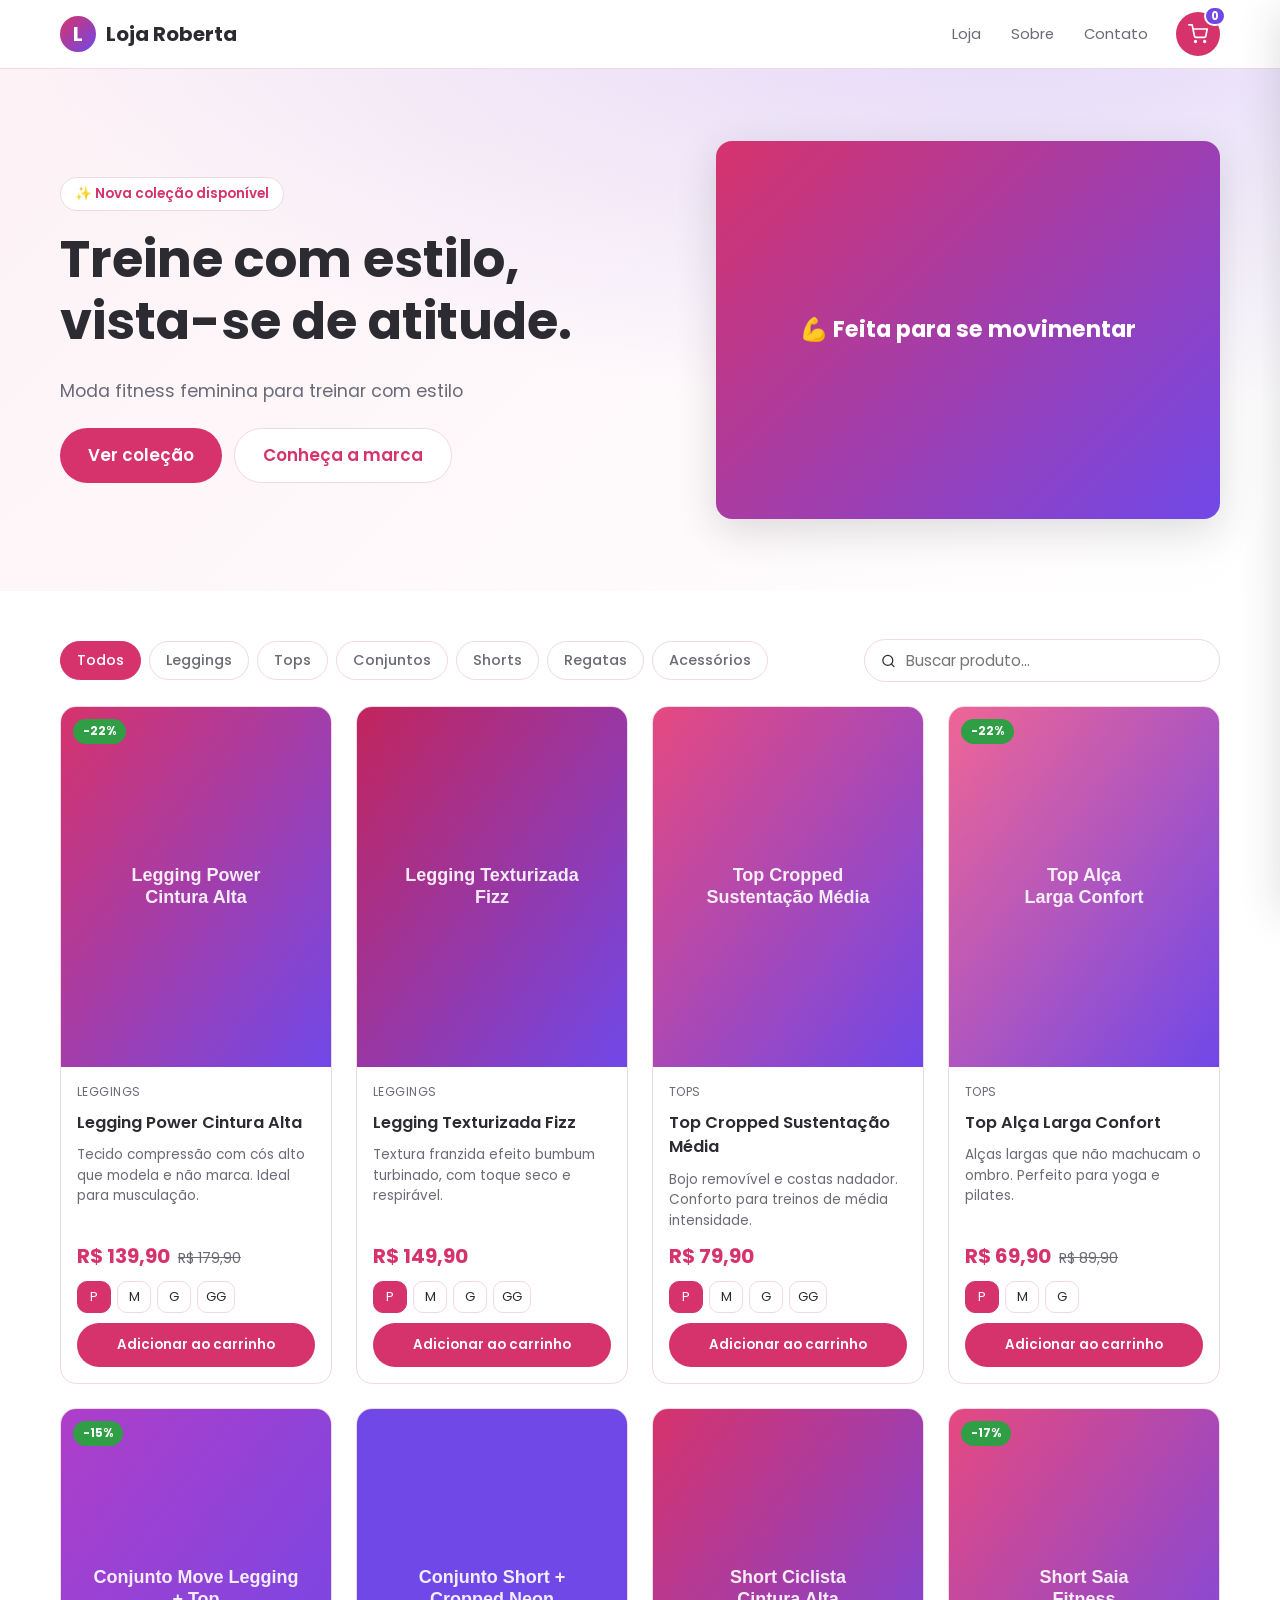
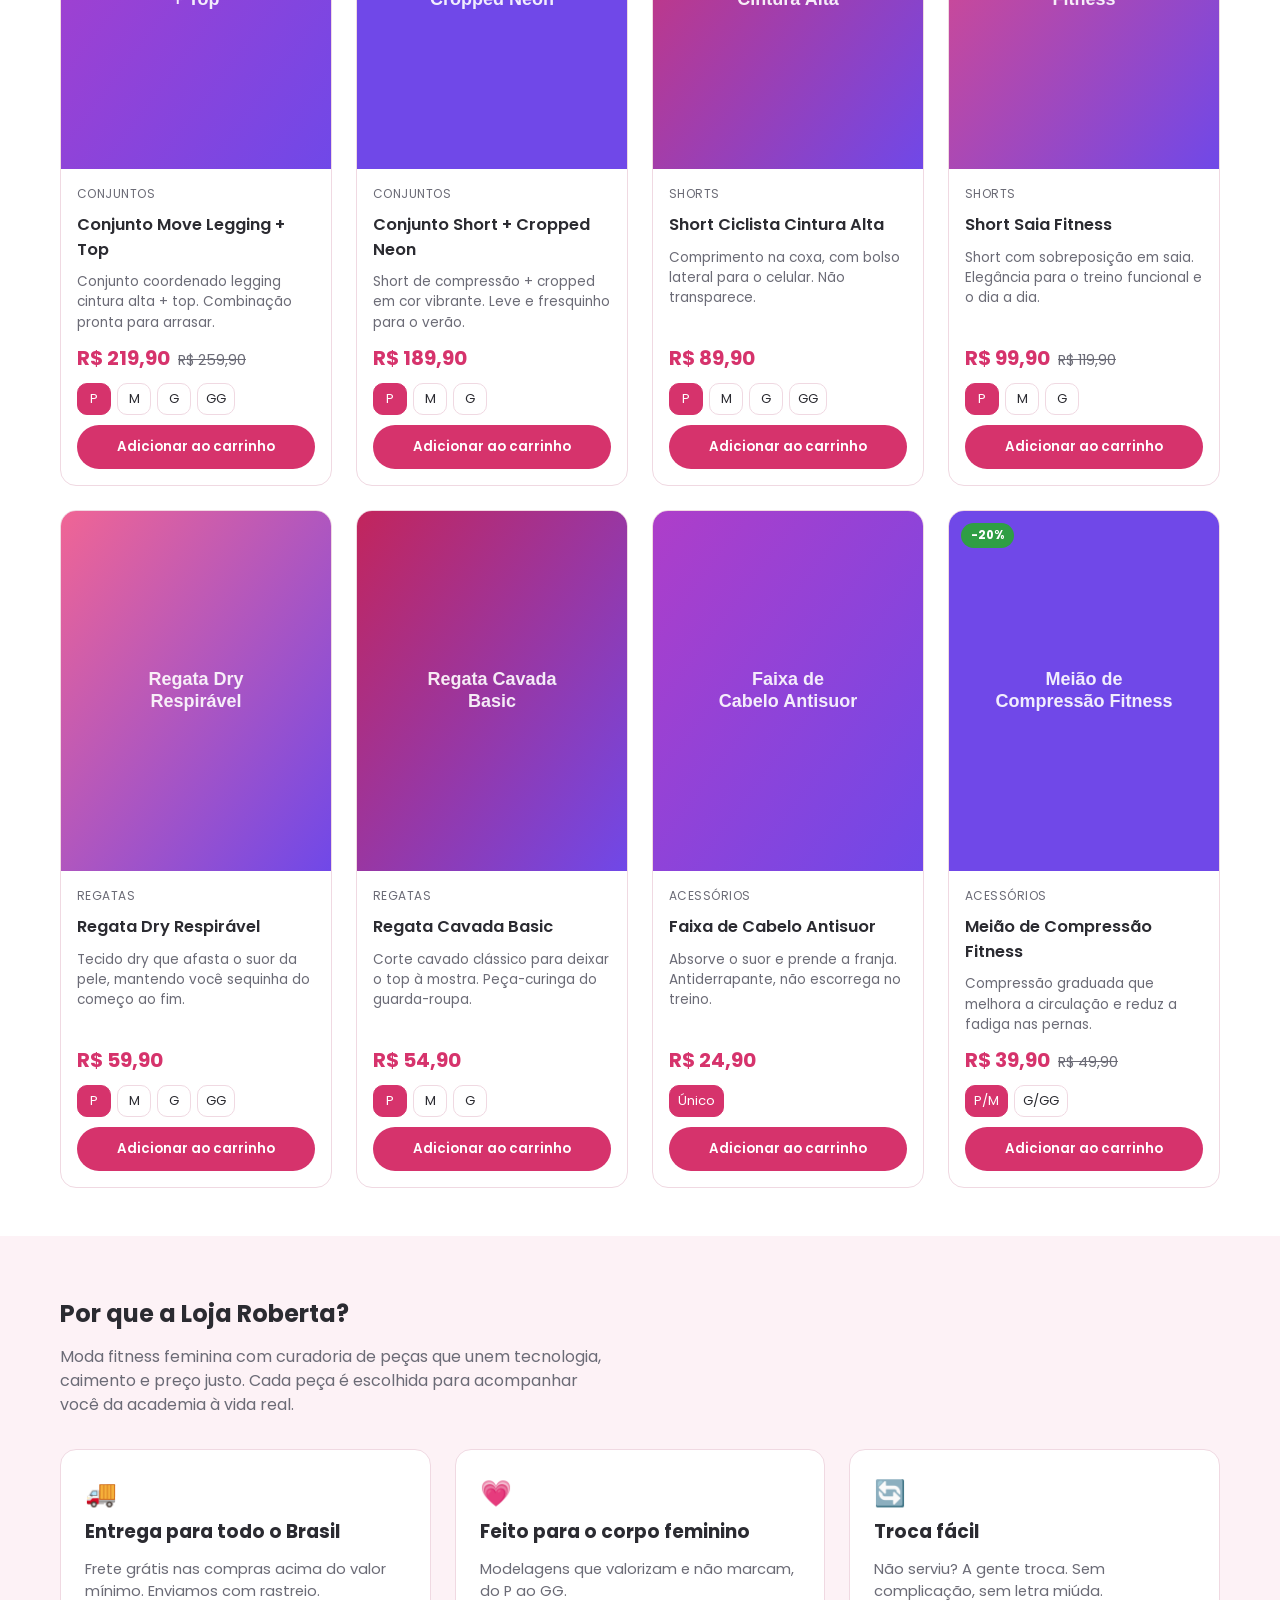
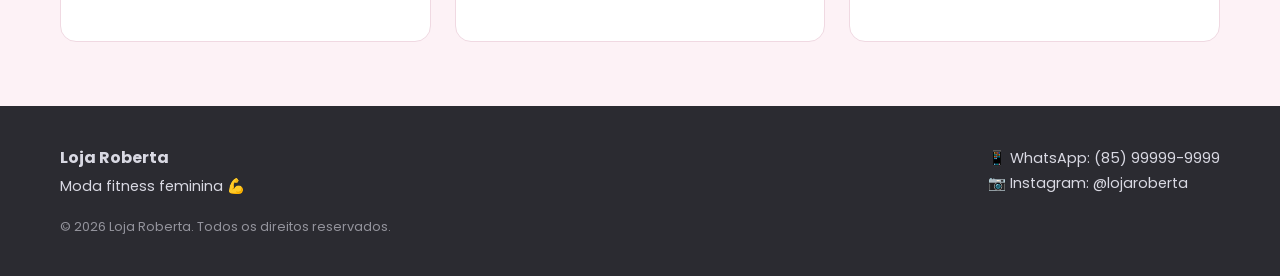
==== index.html @ a758f215 "Cria site da Loja Roberta (moda fitness feminina) Site estático (HTML/CSS/JS puro) com catálogo de p" ====
<!doctype html>
<html lang="pt-BR">
<head>
  <meta charset="utf-8" />
  <meta name="viewport" content="width=device-width, initial-scale=1" />
  <title>Loja Roberta — Moda Fitness Feminina</title>
  <meta name="description" content="Loja Roberta: roupas de academia femininas — leggings, tops, conjuntos e mais. Treine com estilo." />
  <link rel="preconnect" href="https://fonts.googleapis.com" />
  <link rel="preconnect" href="https://fonts.gstatic.com" crossorigin />
  <link href="https://fonts.googleapis.com/css2?family=Poppins:wght@400;500;600;700&display=swap" rel="stylesheet" />
  <link rel="stylesheet" href="css/styles.css" />
</head>
<body>

  <!-- ===================== HEADER ===================== -->
  <header class="header">
    <div class="container header__inner">
      <a href="#" class="logo" aria-label="Início">
        <span class="logo__mark" id="logoMark">R</span>
        <span id="logoNome">Loja Roberta</span>
      </a>
      <nav class="nav">
        <a href="#loja">Loja</a>
        <a href="#sobre">Sobre</a>
        <a href="#contato">Contato</a>
      </nav>
      <button class="cart-btn" id="abrirCarrinho" aria-label="Abrir carrinho">
        <svg width="20" height="20" viewBox="0 0 24 24" fill="none" stroke="currentColor" stroke-width="2" stroke-linecap="round" stroke-linejoin="round"><circle cx="9" cy="21" r="1"/><circle cx="20" cy="21" r="1"/><path d="M1 1h4l2.68 13.39a2 2 0 0 0 2 1.61h9.72a2 2 0 0 0 2-1.61L23 6H6"/></svg>
        <span class="cart-btn__count" id="contadorCarrinho" hidden>0</span>
      </button>
    </div>
  </header>

  <!-- ===================== HERO ===================== -->
  <section class="hero">
    <div class="container hero__grid">
      <div>
        <span class="pill">✨ Nova coleção disponível</span>
        <h1>Treine com estilo, <br />vista-se de atitude.</h1>
        <p id="heroTagline">Moda fitness feminina pensada para o seu corpo e o seu treino. Conforto, compressão e muito estilo.</p>
        <div style="margin-top:24px; display:flex; gap:12px; flex-wrap:wrap;">
          <a href="#loja" class="btn btn--primary btn--lg">Ver coleção</a>
          <a href="#sobre" class="btn btn--ghost btn--lg">Conheça a marca</a>
        </div>
      </div>
      <div class="hero__art">
        <span>💪 Feita para se movimentar</span>
      </div>
    </div>
  </section>

  <!-- ===================== LOJA ===================== -->
  <main class="shop" id="loja">
    <div class="container">
      <div class="shop__head">
        <div class="filtros" id="filtros"><!-- chips de categoria via JS --></div>
        <div class="busca">
          <svg width="16" height="16" viewBox="0 0 24 24" fill="none" stroke="currentColor" stroke-width="2" stroke-linecap="round" stroke-linejoin="round"><circle cx="11" cy="11" r="8"/><path d="m21 21-4.3-4.3"/></svg>
          <input type="search" id="busca" placeholder="Buscar produto..." aria-label="Buscar produto" />
        </div>
      </div>
      <div class="grid" id="grade"><!-- cards via JS --></div>
    </div>
  </main>

  <!-- ===================== SOBRE ===================== -->
  <section class="sobre" id="sobre">
    <div class="container">
      <h2>Por que a Loja Roberta?</h2>
      <p style="color:var(--cor-texto-suave); max-width:56ch;">Moda fitness feminina com curadoria de peças que unem tecnologia, caimento e preço justo. Cada peça é escolhida para acompanhar você da academia à vida real.</p>
      <div class="sobre__grid">
        <div class="feature">
          <div class="feature__ic">🚚</div>
          <h3>Entrega para todo o Brasil</h3>
          <p style="color:var(--cor-texto-suave); font-size:0.92rem;">Frete grátis nas compras acima do valor mínimo. Enviamos com rastreio.</p>
        </div>
        <div class="feature">
          <div class="feature__ic">💗</div>
          <h3>Feito para o corpo feminino</h3>
          <p style="color:var(--cor-texto-suave); font-size:0.92rem;">Modelagens que valorizam e não marcam, do P ao GG.</p>
        </div>
        <div class="feature">
          <div class="feature__ic">🔄</div>
          <h3>Troca fácil</h3>
          <p style="color:var(--cor-texto-suave); font-size:0.92rem;">Não serviu? A gente troca. Sem complicação, sem letra miúda.</p>
        </div>
      </div>
    </div>
  </section>

  <!-- ===================== FOOTER ===================== -->
  <footer class="footer" id="contato">
    <div class="container footer__inner">
      <div>
        <strong id="footerNome">Loja Roberta</strong>
        <p style="margin:6px 0 0; font-size:0.9rem;">Moda fitness feminina 💪</p>
      </div>
      <div style="font-size:0.9rem;">
        <p style="margin:0 0 4px;">📱 WhatsApp: <a href="#" id="footerWhats">(00) 00000-0000</a></p>
        <p style="margin:0;">📷 Instagram: <span id="footerInsta">@lojaroberta</span></p>
      </div>
    </div>
    <div class="container" style="margin-top:20px; font-size:0.8rem; opacity:0.6;">
      © <span id="ano"></span> Loja Roberta. Todos os direitos reservados.
    </div>
  </footer>

  <!-- ===================== DRAWER CARRINHO ===================== -->
  <div class="overlay" id="overlay"></div>
  <aside class="drawer" id="drawer" aria-label="Carrinho de compras">
    <div class="drawer__head">
      <h3 style="margin:0;">Seu carrinho</h3>
      <button class="drawer__close" id="fecharCarrinho" aria-label="Fechar carrinho">×</button>
    </div>
    <div class="drawer__body" id="carrinhoItens"><!-- itens via JS --></div>
    <div class="drawer__foot" id="carrinhoFoot"><!-- resumo + checkout via JS --></div>
  </aside>

  <!-- ===================== TOAST ===================== -->
  <div class="toast" id="toast"></div>

  <!-- ===================== SCRIPTS ===================== -->
  <script src="config.js"></script>
  <script src="js/products.js"></script>
  <script src="js/cart.js"></script>
  <script src="js/main.js"></script>
</body>
</html>
---- css/styles.css ----
/* =====================================================================
   LOJA ROBERTA — ESTILOS
   =====================================================================
   >>> PARA TROCAR AS CORES DA MARCA, edite APENAS o bloco :root abaixo. <<<
   ===================================================================== */
:root {
  /* ---- Paleta da marca (placeholder — substitua pelas cores da loja) ---- */
  --cor-primaria: #d6336c;        /* rosa principal (botões, destaques) */
  --cor-primaria-escura: #a61e4d; /* hover dos botões */
  --cor-secundaria: #7048e8;      /* roxo de apoio (gradientes) */
  --cor-fundo: #ffffff;           /* fundo geral */
  --cor-fundo-suave: #fdf2f6;     /* fundo de seções alternadas */
  --cor-texto: #2b2b31;           /* texto principal */
  --cor-texto-suave: #6b6b76;     /* texto secundário */
  --cor-borda: #f0d9e2;           /* bordas suaves */
  --cor-sucesso: #2f9e44;         /* preço promocional / frete grátis */

  /* ---- Tokens de layout (normalmente não precisa mexer) ---- */
  --raio: 16px;
  --raio-sm: 10px;
  --sombra: 0 8px 24px rgba(43, 43, 49, 0.08);
  --sombra-forte: 0 12px 40px rgba(43, 43, 49, 0.16);
  --container: 1200px;
  --transicao: 0.22s ease;
  --fonte: "Poppins", "Segoe UI", system-ui, -apple-system, sans-serif;
}

/* ---------- Reset básico ---------- */
* { box-sizing: border-box; }
body {
  margin: 0;
  font-family: var(--fonte);
  color: var(--cor-texto);
  background: var(--cor-fundo);
  line-height: 1.5;
}
h1, h2, h3 { margin: 0 0 0.5em; line-height: 1.2; }
img { max-width: 100%; display: block; }
button { font-family: inherit; cursor: pointer; border: none; }
a { color: inherit; text-decoration: none; }

.container {
  width: 100%;
  max-width: var(--container);
  margin: 0 auto;
  padding: 0 20px;
}

/* ---------- Header ---------- */
.header {
  position: sticky;
  top: 0;
  z-index: 50;
  background: rgba(255, 255, 255, 0.92);
  backdrop-filter: blur(10px);
  border-bottom: 1px solid var(--cor-borda);
}
.header__inner {
  display: flex;
  align-items: center;
  gap: 16px;
  height: 68px;
}
.logo {
  display: flex;
  align-items: center;
  gap: 10px;
  font-weight: 700;
  font-size: 1.25rem;
}
.logo__mark {
  width: 36px; height: 36px;
  border-radius: 50%;
  background: linear-gradient(135deg, var(--cor-primaria), var(--cor-secundaria));
  display: grid; place-items: center;
  color: #fff; font-weight: 700;
}
.nav {
  display: flex;
  gap: 6px;
  margin-left: auto;
  flex-wrap: wrap;
}
.nav a {
  padding: 8px 12px;
  border-radius: var(--raio-sm);
  font-size: 0.92rem;
  color: var(--cor-texto-suave);
  transition: var(--transicao);
}
.nav a:hover { color: var(--cor-primaria); background: var(--cor-fundo-suave); }

.cart-btn {
  position: relative;
  background: var(--cor-primaria);
  color: #fff;
  width: 44px; height: 44px;
  border-radius: 50%;
  display: grid; place-items: center;
  transition: var(--transicao);
  flex-shrink: 0;
}
.cart-btn:hover { background: var(--cor-primaria-escura); }
.cart-btn__count {
  position: absolute;
  top: -6px; right: -6px;
  background: var(--cor-secundaria);
  color: #fff;
  font-size: 0.72rem;
  font-weight: 700;
  min-width: 20px; height: 20px;
  border-radius: 10px;
  display: grid; place-items: center;
  padding: 0 5px;
  border: 2px solid #fff;
}

/* ---------- Hero ---------- */
.hero {
  background:
    radial-gradient(1000px 400px at 80% -10%, rgba(112, 72, 232, 0.18), transparent),
    linear-gradient(135deg, var(--cor-fundo-suave), #fff);
  padding: 72px 0;
}
.hero__grid {
  display: grid;
  grid-template-columns: 1.1fr 0.9fr;
  gap: 40px;
  align-items: center;
}
.hero h1 { font-size: clamp(2rem, 5vw, 3.2rem); }
.hero .pill {
  display: inline-block;
  background: #fff;
  border: 1px solid var(--cor-borda);
  color: var(--cor-primaria);
  padding: 6px 14px;
  border-radius: 999px;
  font-size: 0.85rem;
  font-weight: 600;
  margin-bottom: 18px;
}
.hero p { font-size: 1.1rem; color: var(--cor-texto-suave); max-width: 46ch; }
.hero__art {
  aspect-ratio: 4 / 3;
  border-radius: var(--raio);
  background: linear-gradient(135deg, var(--cor-primaria), var(--cor-secundaria));
  box-shadow: var(--sombra-forte);
  display: grid; place-items: center;
  color: #fff; text-align: center; padding: 24px;
}
.hero__art span { font-size: 1.4rem; font-weight: 700; }

/* ---------- Botões ---------- */
.btn {
  display: inline-flex;
  align-items: center;
  justify-content: center;
  gap: 8px;
  padding: 12px 22px;
  border-radius: 999px;
  font-weight: 600;
  transition: var(--transicao);
}
.btn--primary { background: var(--cor-primaria); color: #fff; }
.btn--primary:hover { background: var(--cor-primaria-escura); }
.btn--ghost { background: #fff; color: var(--cor-primaria); border: 1px solid var(--cor-borda); }
.btn--ghost:hover { background: var(--cor-fundo-suave); }
.btn--block { width: 100%; }
.btn--lg { padding: 14px 28px; font-size: 1.05rem; }

/* ---------- Barra de filtros ---------- */
.shop { padding: 48px 0; }
.shop__head {
  display: flex;
  flex-wrap: wrap;
  gap: 16px;
  align-items: center;
  justify-content: space-between;
  margin-bottom: 24px;
}
.filtros { display: flex; gap: 8px; flex-wrap: wrap; }
.chip {
  padding: 8px 16px;
  border-radius: 999px;
  background: #fff;
  border: 1px solid var(--cor-borda);
  color: var(--cor-texto-suave);
  font-size: 0.9rem;
  font-weight: 500;
  transition: var(--transicao);
}
.chip:hover { border-color: var(--cor-primaria); color: var(--cor-primaria); }
.chip.is-active { background: var(--cor-primaria); color: #fff; border-color: var(--cor-primaria); }

.busca {
  display: flex;
  align-items: center;
  gap: 8px;
  background: #fff;
  border: 1px solid var(--cor-borda);
  border-radius: 999px;
  padding: 8px 16px;
  min-width: 220px;
}
.busca input {
  border: none; outline: none;
  font-family: inherit; font-size: 0.95rem;
  background: transparent; width: 100%;
}

/* ---------- Grade de produtos ---------- */
.grid {
  display: grid;
  grid-template-columns: repeat(auto-fill, minmax(240px, 1fr));
  gap: 24px;
}
.card {
  background: #fff;
  border: 1px solid var(--cor-borda);
  border-radius: var(--raio);
  overflow: hidden;
  display: flex;
  flex-direction: column;
  transition: var(--transicao);
}
.card:hover { transform: translateY(-4px); box-shadow: var(--sombra); }
.card__img { aspect-ratio: 3 / 4; position: relative; }
.card__img img { width: 100%; height: 100%; object-fit: cover; }
.card__tag {
  position: absolute; top: 12px; left: 12px;
  background: var(--cor-sucesso); color: #fff;
  font-size: 0.72rem; font-weight: 700;
  padding: 4px 10px; border-radius: 999px;
}
.card__body { padding: 16px; display: flex; flex-direction: column; gap: 10px; flex: 1; }
.card__cat { font-size: 0.75rem; color: var(--cor-texto-suave); text-transform: uppercase; letter-spacing: 0.04em; }
.card__nome { font-size: 1.02rem; font-weight: 600; }
.card__desc { font-size: 0.85rem; color: var(--cor-texto-suave); flex: 1; }
.precos { display: flex; align-items: baseline; gap: 8px; }
.preco { font-size: 1.25rem; font-weight: 700; color: var(--cor-primaria); }
.preco-de { font-size: 0.9rem; color: var(--cor-texto-suave); text-decoration: line-through; }

.tamanhos { display: flex; gap: 6px; flex-wrap: wrap; }
.tam {
  min-width: 34px;
  padding: 5px 8px;
  border-radius: var(--raio-sm);
  border: 1px solid var(--cor-borda);
  background: #fff;
  font-size: 0.82rem;
  color: var(--cor-texto);
  transition: var(--transicao);
}
.tam:hover { border-color: var(--cor-primaria); }
.tam.is-active { background: var(--cor-primaria); color: #fff; border-color: var(--cor-primaria); }

.vazio {
  grid-column: 1 / -1;
  text-align: center;
  color: var(--cor-texto-suave);
  padding: 48px 0;
}

/* ---------- Seção Sobre ---------- */
.sobre { background: var(--cor-fundo-suave); padding: 64px 0; }
.sobre__grid { display: grid; grid-template-columns: repeat(3, 1fr); gap: 24px; margin-top: 32px; }
.feature {
  background: #fff;
  border-radius: var(--raio);
  padding: 24px;
  border: 1px solid var(--cor-borda);
}
.feature__ic { font-size: 1.6rem; margin-bottom: 8px; }

/* ---------- Footer ---------- */
.footer { background: var(--cor-texto); color: #d9d9e3; padding: 40px 0; }
.footer a:hover { color: #fff; }
.footer__inner { display: flex; flex-wrap: wrap; gap: 24px; justify-content: space-between; align-items: center; }

/* ---------- Drawer do carrinho ---------- */
.overlay {
  position: fixed; inset: 0;
  background: rgba(0, 0, 0, 0.4);
  opacity: 0; visibility: hidden;
  transition: var(--transicao);
  z-index: 90;
}
.overlay.is-open { opacity: 1; visibility: visible; }

.drawer {
  position: fixed; top: 0; right: 0;
  width: min(420px, 100%);
  height: 100%;
  background: #fff;
  z-index: 100;
  transform: translateX(100%);
  transition: transform var(--transicao);
  display: flex; flex-direction: column;
  box-shadow: var(--sombra-forte);
}
.drawer.is-open { transform: translateX(0); }
.drawer__head {
  display: flex; align-items: center; justify-content: space-between;
  padding: 20px; border-bottom: 1px solid var(--cor-borda);
}
.drawer__close {
  background: var(--cor-fundo-suave);
  width: 36px; height: 36px; border-radius: 50%;
  font-size: 1.2rem; color: var(--cor-texto);
}
.drawer__body { flex: 1; overflow-y: auto; padding: 16px 20px; }
.drawer__foot { border-top: 1px solid var(--cor-borda); padding: 20px; }

.cart-item { display: flex; gap: 12px; padding: 12px 0; border-bottom: 1px solid var(--cor-borda); }
.cart-item__img {
  width: 64px; height: 80px; border-radius: var(--raio-sm);
  overflow: hidden; flex-shrink: 0;
}
.cart-item__img img { width: 100%; height: 100%; object-fit: cover; }
.cart-item__info { flex: 1; min-width: 0; }
.cart-item__nome { font-size: 0.92rem; font-weight: 600; }
.cart-item__meta { font-size: 0.8rem; color: var(--cor-texto-suave); }
.cart-item__preco { font-weight: 700; color: var(--cor-primaria); font-size: 0.95rem; }
.qty { display: inline-flex; align-items: center; gap: 8px; margin-top: 6px; }
.qty button {
  width: 26px; height: 26px; border-radius: 8px;
  background: var(--cor-fundo-suave); font-weight: 700; color: var(--cor-texto);
}
.qty span { min-width: 20px; text-align: center; font-size: 0.9rem; }
.cart-item__rm {
  background: none; color: var(--cor-texto-suave); font-size: 0.78rem;
  align-self: flex-start; text-decoration: underline;
}
.cart-vazio { text-align: center; color: var(--cor-texto-suave); padding: 48px 12px; }

.resumo { display: flex; justify-content: space-between; margin-bottom: 6px; font-size: 0.92rem; }
.resumo--total { font-size: 1.15rem; font-weight: 700; margin: 10px 0 16px; }
.resumo--total span:last-child { color: var(--cor-primaria); }
.frete-aviso {
  background: var(--cor-fundo-suave);
  border-radius: var(--raio-sm);
  padding: 10px 12px;
  font-size: 0.82rem;
  color: var(--cor-texto-suave);
  margin-bottom: 14px;
}
.frete-aviso b { color: var(--cor-sucesso); }

/* ---------- Toast ---------- */
.toast {
  position: fixed;
  bottom: 24px; left: 50%;
  transform: translateX(-50%) translateY(20px);
  background: var(--cor-texto); color: #fff;
  padding: 12px 20px; border-radius: 999px;
  font-size: 0.9rem; font-weight: 500;
  opacity: 0; visibility: hidden;
  transition: var(--transicao);
  z-index: 200;
}
.toast.is-show { opacity: 1; visibility: visible; transform: translateX(-50%) translateY(0); }

/* ---------- Responsivo ---------- */
@media (max-width: 820px) {
  .hero__grid { grid-template-columns: 1fr; }
  .hero__art { order: -1; }
  .sobre__grid { grid-template-columns: 1fr; }
  .nav { display: none; } /* em telas pequenas, navegação some; carrinho permanece */
}
@media (max-width: 500px) {
  .shop__head { flex-direction: column; align-items: stretch; }
  .busca { min-width: 0; }
}
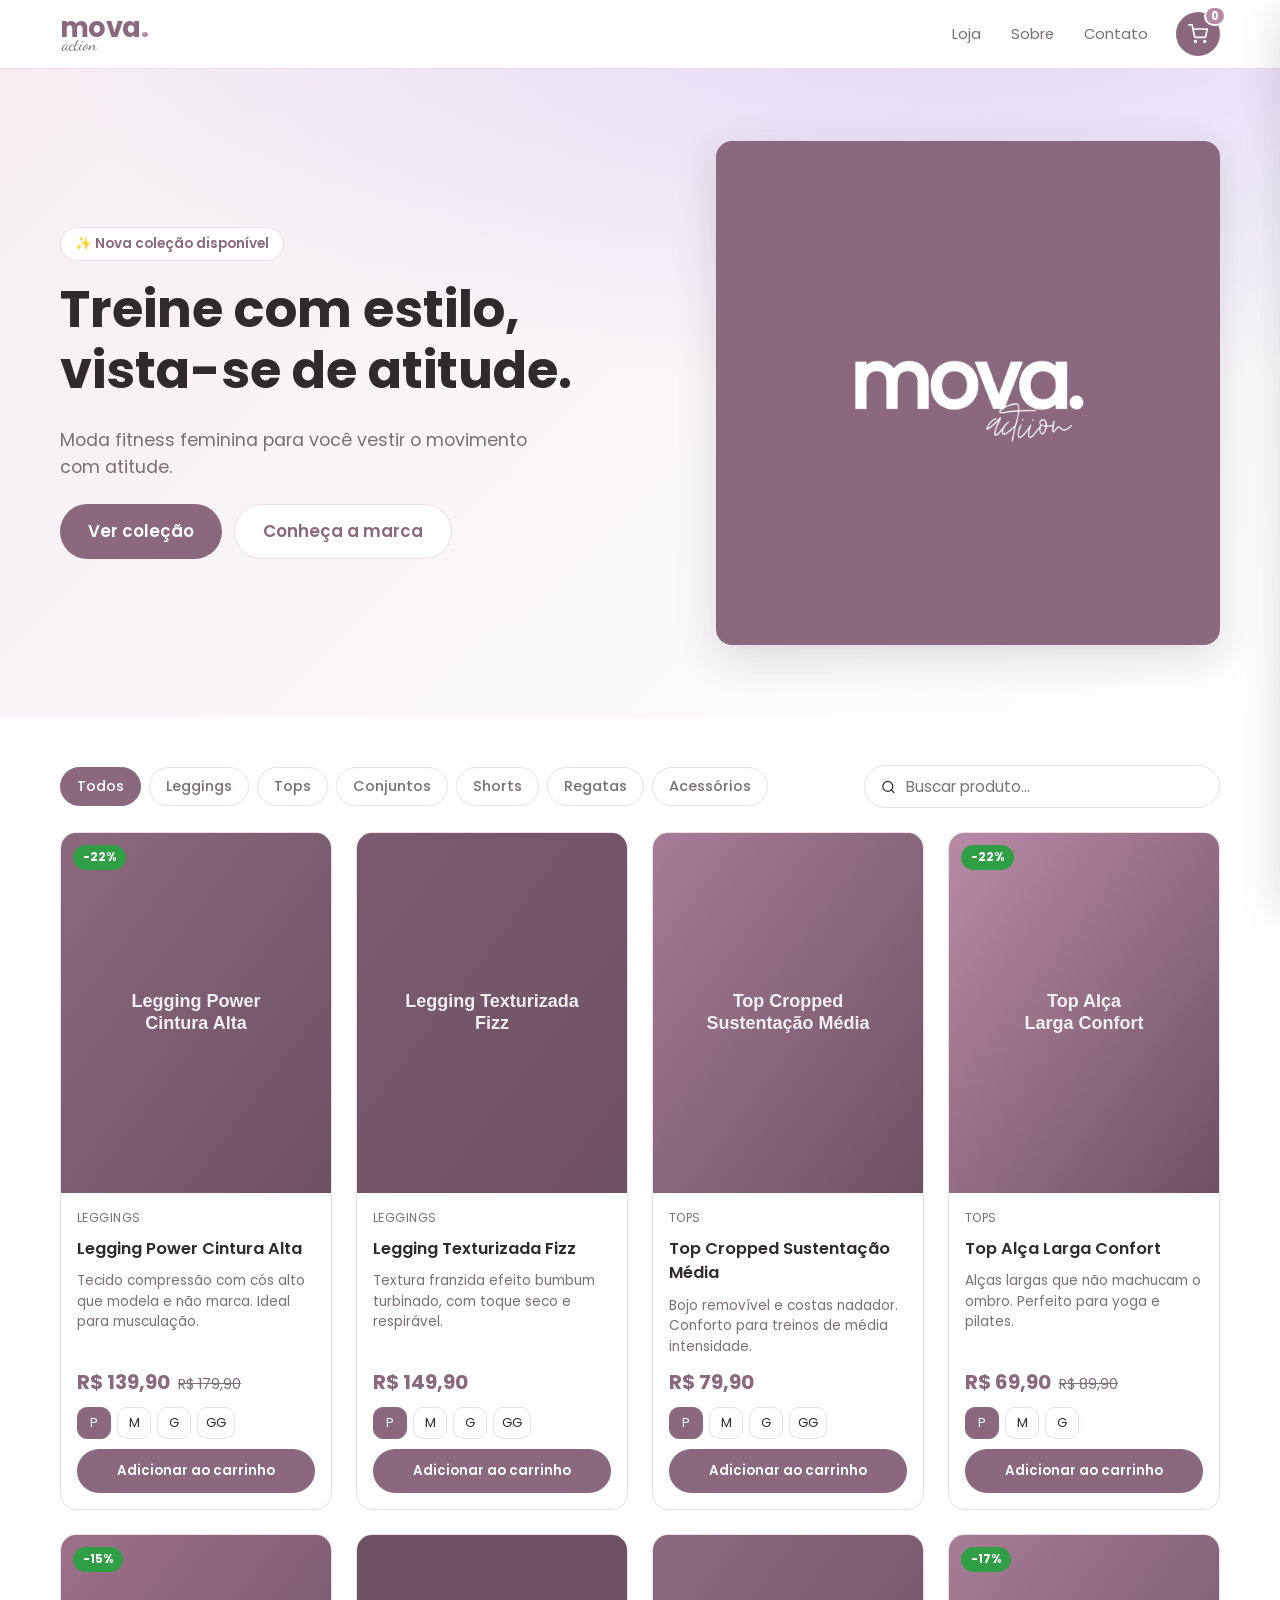
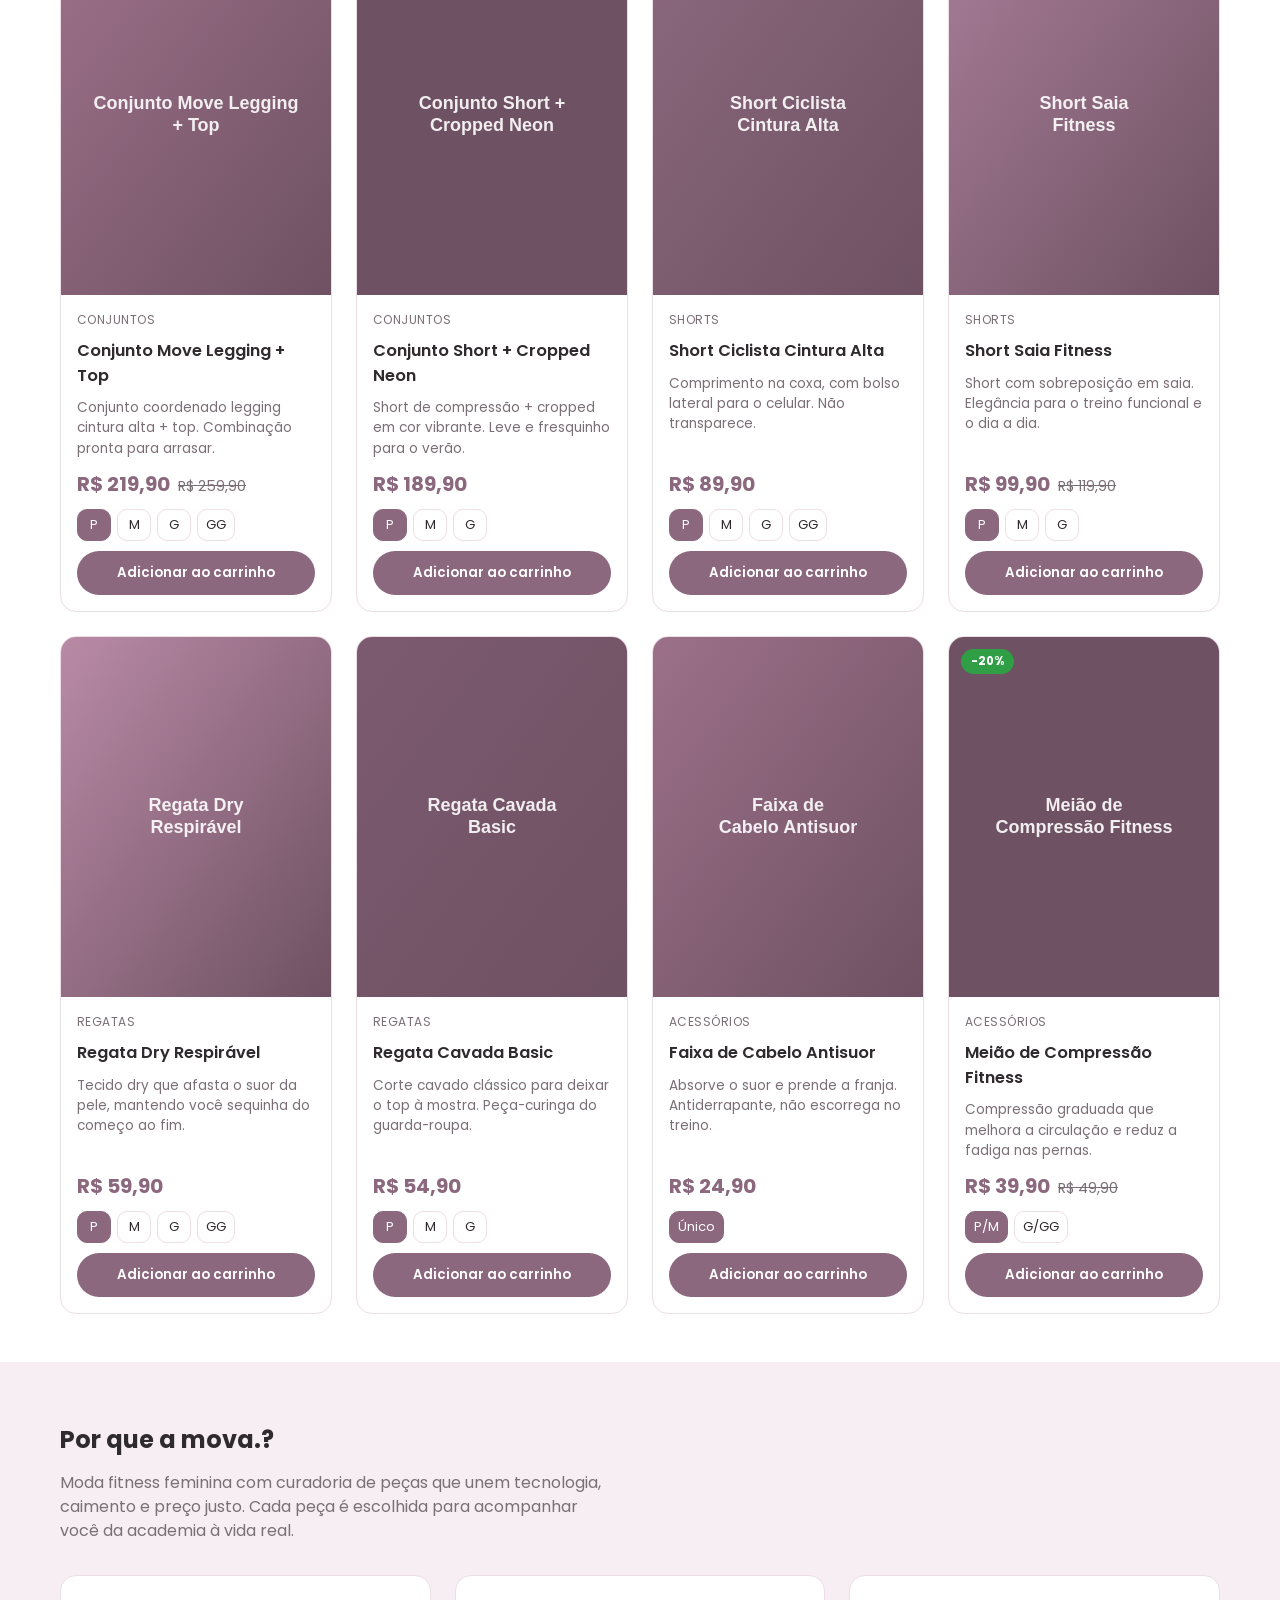
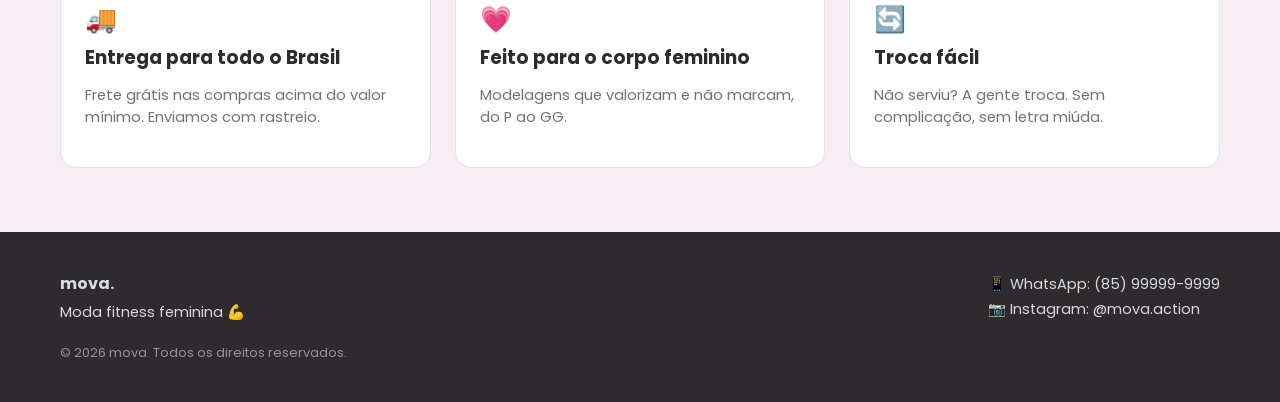
==== commit 5f896f3c: "Rebranding para mova. com paleta mauve da marca Aplica a identidade real da loja (mova. action) no l" ====
--- a/index.html
+++ b/index.html
@@ -3,11 +3,12 @@
 <head>
   <meta charset="utf-8" />
   <meta name="viewport" content="width=device-width, initial-scale=1" />
-  <title>Loja Roberta — Moda Fitness Feminina</title>
-  <meta name="description" content="Loja Roberta: roupas de academia femininas — leggings, tops, conjuntos e mais. Treine com estilo." />
+  <title>mova. — Moda Fitness Feminina</title>
+  <meta name="description" content="mova. action: roupas de academia femininas — leggings, tops, conjuntos e mais. Vista o movimento." />
+  <link rel="icon" type="image/jpeg" href="assets/mova-logo.jpg" />
   <link rel="preconnect" href="https://fonts.googleapis.com" />
   <link rel="preconnect" href="https://fonts.gstatic.com" crossorigin />
-  <link href="https://fonts.googleapis.com/css2?family=Poppins:wght@400;500;600;700&display=swap" rel="stylesheet" />
+  <link href="https://fonts.googleapis.com/css2?family=Poppins:wght@400;500;600;700&family=Dancing+Script:wght@600;700&display=swap" rel="stylesheet" />
   <link rel="stylesheet" href="css/styles.css" />
 </head>
 <body>
@@ -15,9 +16,9 @@
   <!-- ===================== HEADER ===================== -->
   <header class="header">
     <div class="container header__inner">
-      <a href="#" class="logo" aria-label="Início">
-        <span class="logo__mark" id="logoMark">R</span>
-        <span id="logoNome">Loja Roberta</span>
+      <a href="#" class="logo" aria-label="mova. — Início">
+        <span class="logo__word">mova<span class="logo__dot">.</span></span>
+        <span class="logo__script">action</span>
       </a>
       <nav class="nav">
         <a href="#loja">Loja</a>
@@ -44,7 +45,7 @@
         </div>
       </div>
       <div class="hero__art">
-        <span>💪 Feita para se movimentar</span>
+        <img src="assets/mova-logo.jpg" alt="Logo mova. action" />
       </div>
     </div>
   </section>
@@ -66,7 +67,7 @@
   <!-- ===================== SOBRE ===================== -->
   <section class="sobre" id="sobre">
     <div class="container">
-      <h2>Por que a Loja Roberta?</h2>
+      <h2>Por que a mova.?</h2>
       <p style="color:var(--cor-texto-suave); max-width:56ch;">Moda fitness feminina com curadoria de peças que unem tecnologia, caimento e preço justo. Cada peça é escolhida para acompanhar você da academia à vida real.</p>
       <div class="sobre__grid">
         <div class="feature">
@@ -101,7 +102,7 @@
       </div>
     </div>
     <div class="container" style="margin-top:20px; font-size:0.8rem; opacity:0.6;">
-      © <span id="ano"></span> Loja Roberta. Todos os direitos reservados.
+      © <span id="ano"></span> mova. Todos os direitos reservados.
     </div>
   </footer>
 
--- a/css/styles.css
+++ b/css/styles.css
@@ -4,15 +4,15 @@
    >>> PARA TROCAR AS CORES DA MARCA, edite APENAS o bloco :root abaixo. <<<
    ===================================================================== */
 :root {
-  /* ---- Paleta da marca (placeholder — substitua pelas cores da loja) ---- */
-  --cor-primaria: #d6336c;        /* rosa principal (botões, destaques) */
-  --cor-primaria-escura: #a61e4d; /* hover dos botões */
-  --cor-secundaria: #7048e8;      /* roxo de apoio (gradientes) */
+  /* ---- Paleta da marca mova. (mauve — cor da logo #8b687e) ---- */
+  --cor-primaria: #8b687e;        /* mauve principal (botões, destaques) */
+  --cor-primaria-escura: #6e5162; /* hover dos botões */
+  --cor-secundaria: #b98aa6;      /* mauve claro/rosé de apoio (gradientes) */
   --cor-fundo: #ffffff;           /* fundo geral */
-  --cor-fundo-suave: #fdf2f6;     /* fundo de seções alternadas */
-  --cor-texto: #2b2b31;           /* texto principal */
-  --cor-texto-suave: #6b6b76;     /* texto secundário */
-  --cor-borda: #f0d9e2;           /* bordas suaves */
+  --cor-fundo-suave: #f6eef3;     /* fundo de seções alternadas */
+  --cor-texto: #2e2a2d;           /* texto principal */
+  --cor-texto-suave: #7a6f76;     /* texto secundário */
+  --cor-borda: #ecdde6;           /* bordas suaves */
   --cor-sucesso: #2f9e44;         /* preço promocional / frete grátis */
 
   /* ---- Tokens de layout (normalmente não precisa mexer) ---- */
@@ -63,17 +63,24 @@
 }
 .logo {
   display: flex;
-  align-items: center;
-  gap: 10px;
+  flex-direction: column;
+  align-items: flex-start;
+  line-height: 1;
+  gap: 0;
+}
+.logo__word {
   font-weight: 700;
-  font-size: 1.25rem;
-}
-.logo__mark {
-  width: 36px; height: 36px;
-  border-radius: 50%;
-  background: linear-gradient(135deg, var(--cor-primaria), var(--cor-secundaria));
-  display: grid; place-items: center;
-  color: #fff; font-weight: 700;
+  font-size: 1.7rem;
+  letter-spacing: -0.02em;
+  color: var(--cor-primaria);
+}
+.logo__dot { color: var(--cor-secundaria); }
+.logo__script {
+  font-family: "Dancing Script", "Segoe Script", cursive;
+  font-size: 1.05rem;
+  color: var(--cor-texto-suave);
+  margin-top: -4px;
+  margin-left: 2px;
 }
 .nav {
   display: flex;
@@ -142,14 +149,12 @@
 }
 .hero p { font-size: 1.1rem; color: var(--cor-texto-suave); max-width: 46ch; }
 .hero__art {
-  aspect-ratio: 4 / 3;
+  aspect-ratio: 1 / 1;
   border-radius: var(--raio);
-  background: linear-gradient(135deg, var(--cor-primaria), var(--cor-secundaria));
+  overflow: hidden;
   box-shadow: var(--sombra-forte);
-  display: grid; place-items: center;
-  color: #fff; text-align: center; padding: 24px;
-}
-.hero__art span { font-size: 1.4rem; font-weight: 700; }
+}
+.hero__art img { width: 100%; height: 100%; object-fit: cover; }
 
 /* ---------- Botões ---------- */
 .btn {
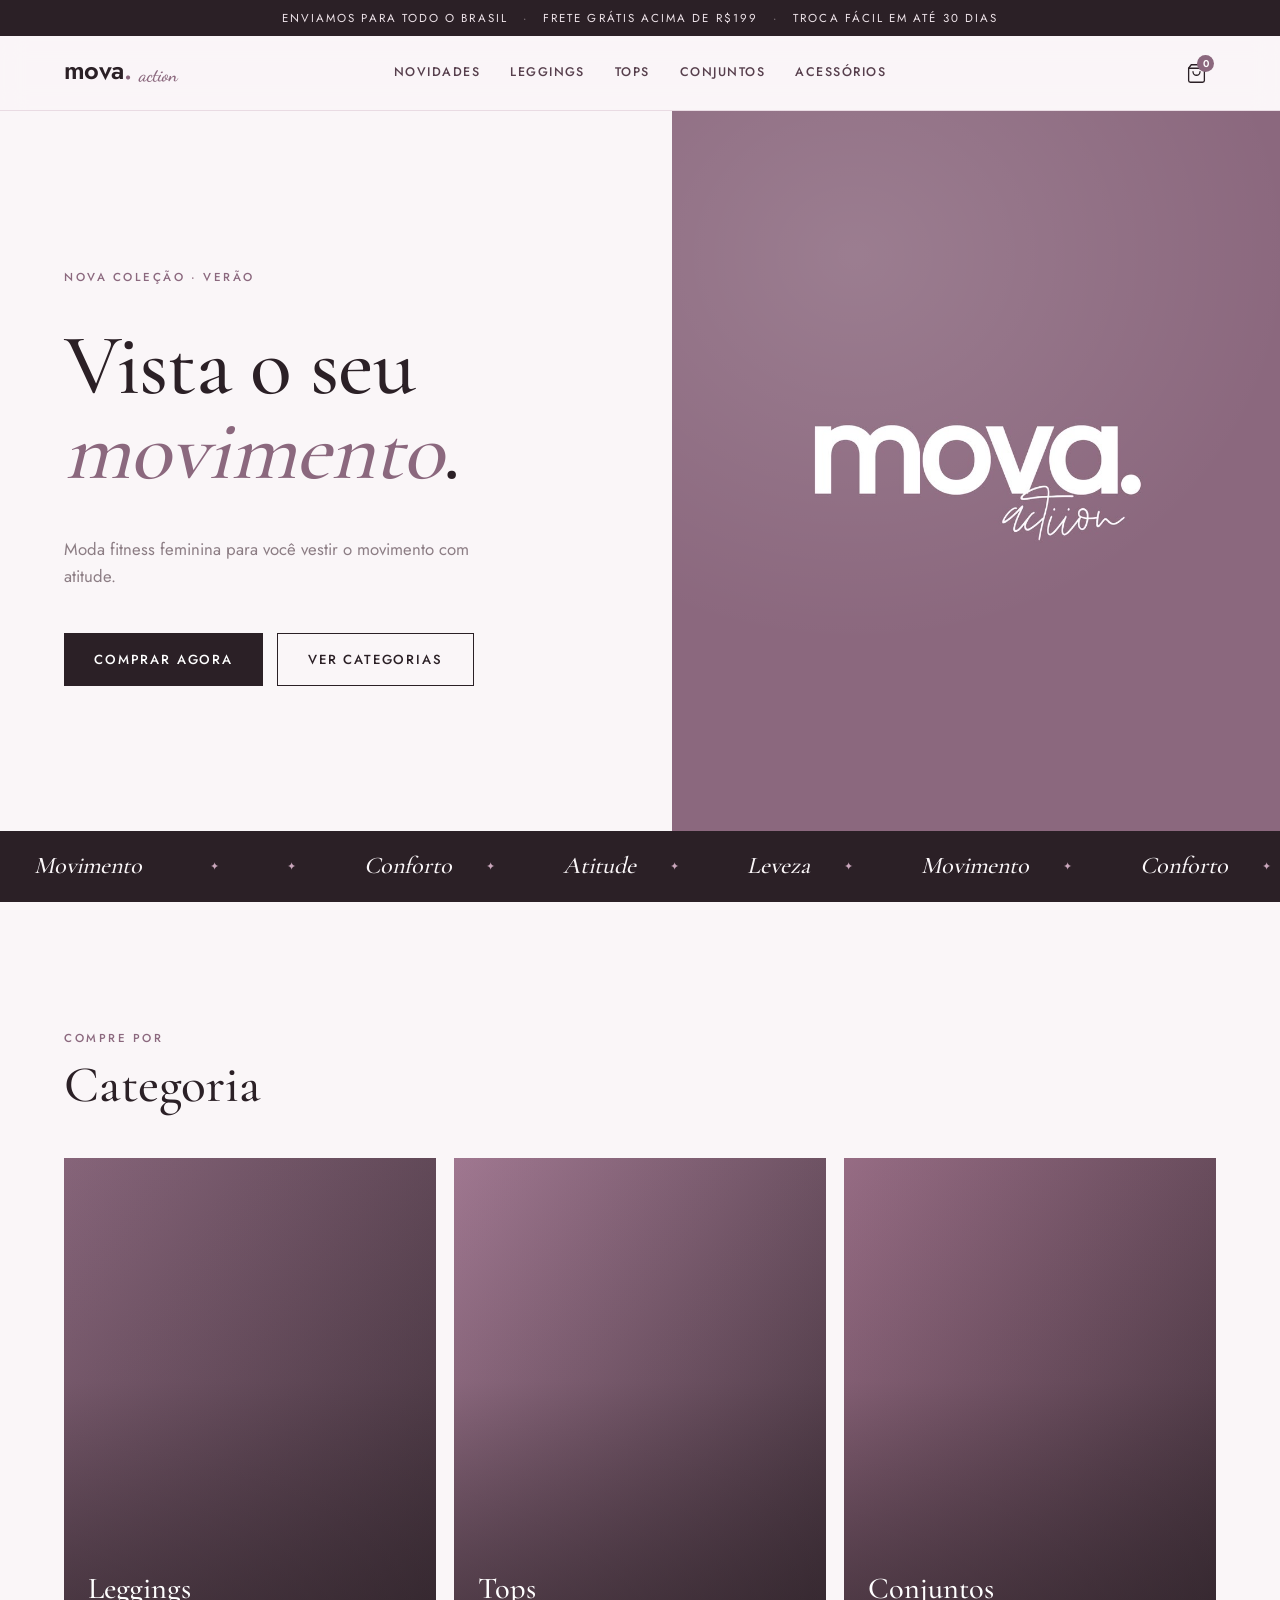
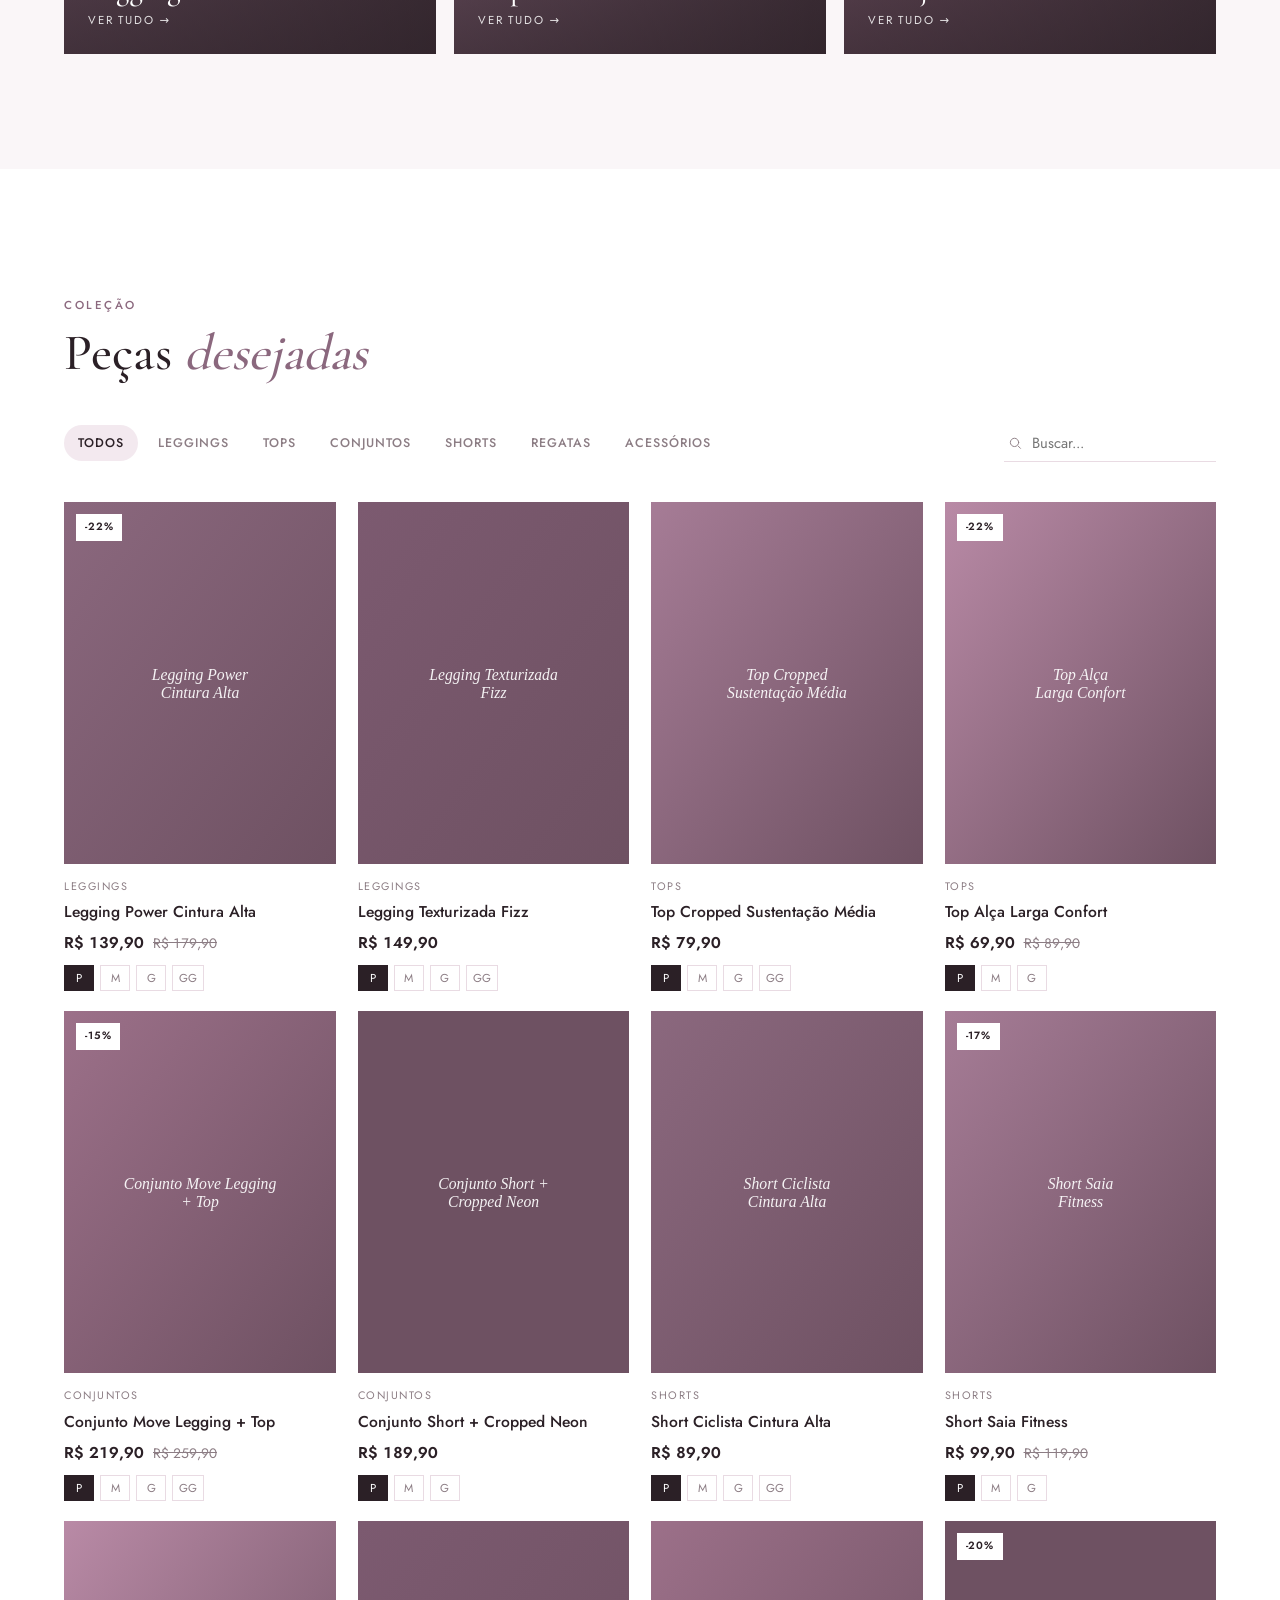
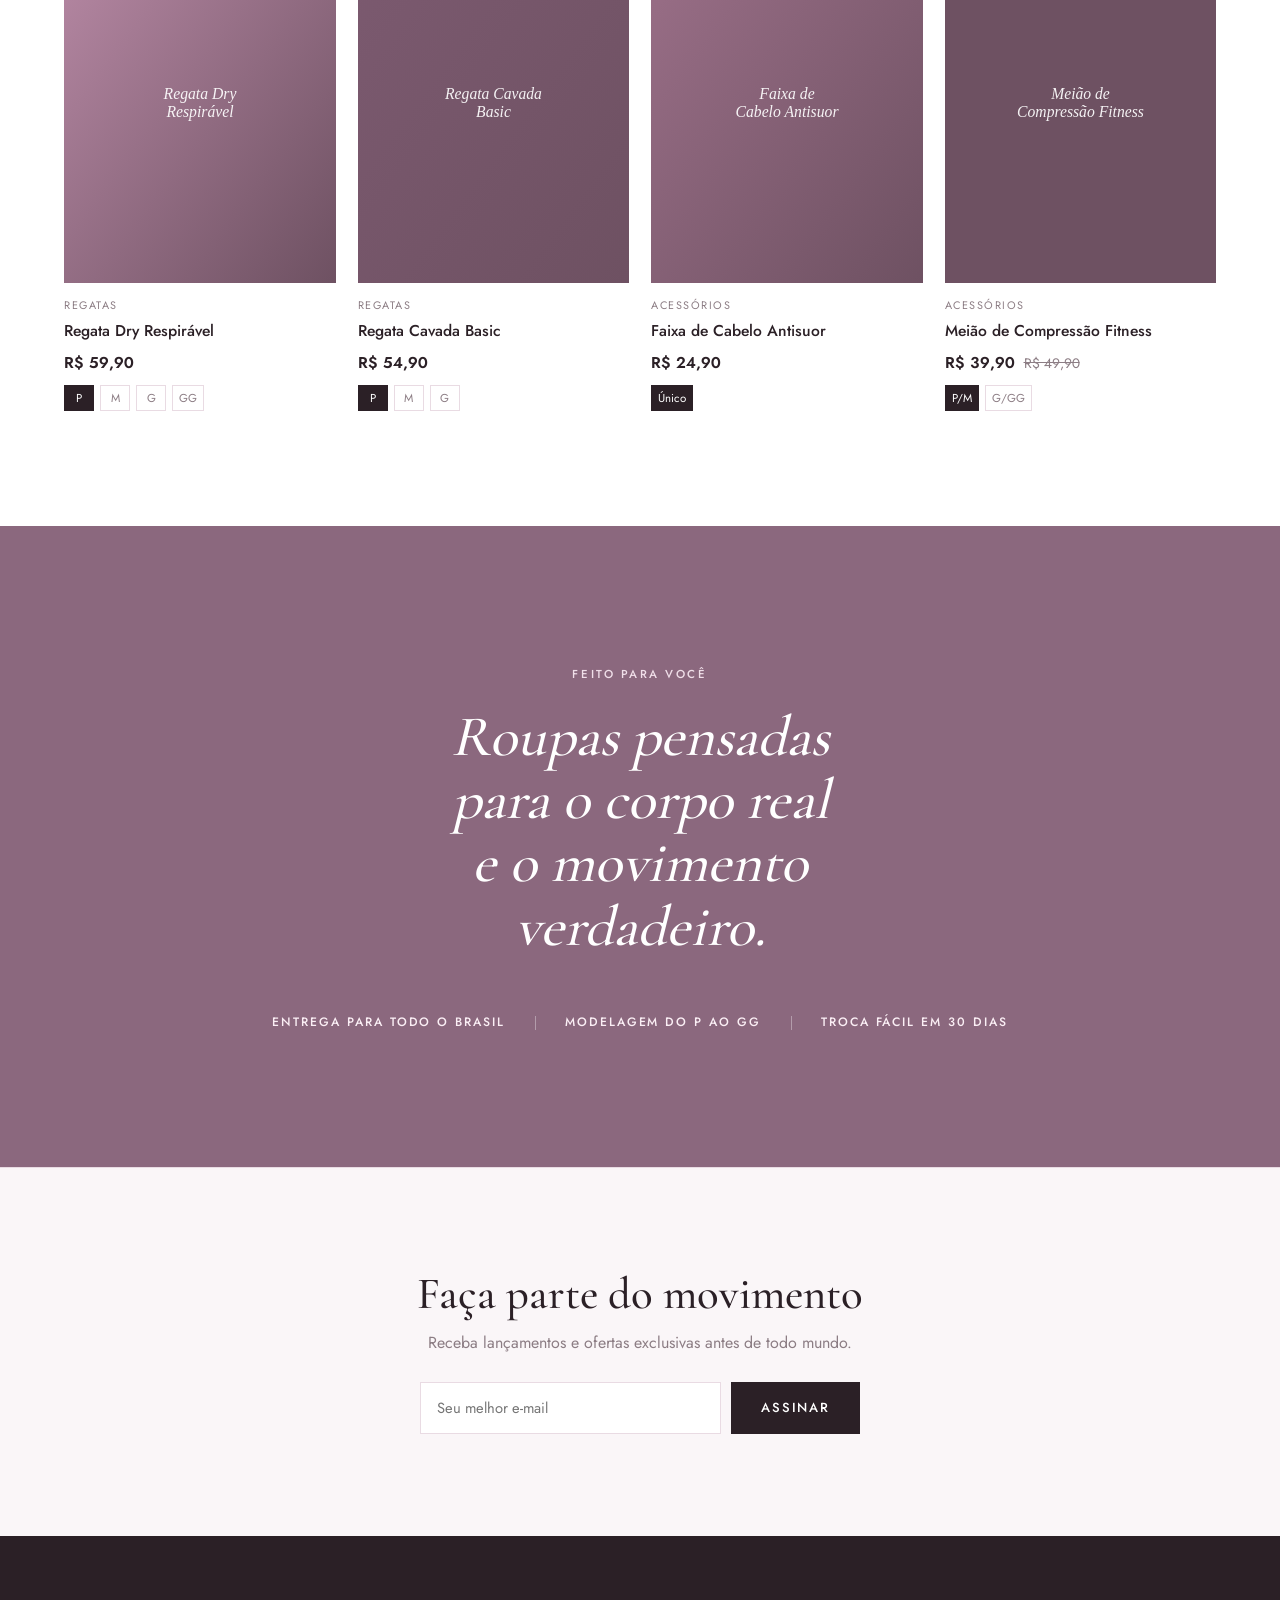
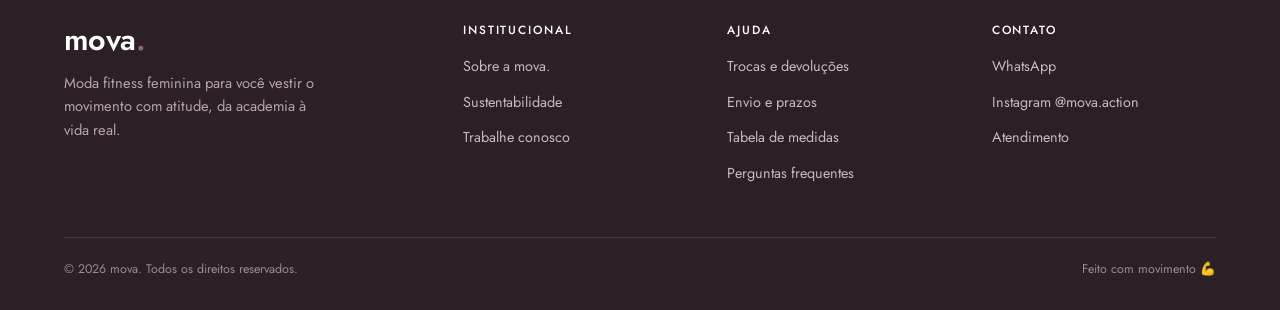
==== commit ea8d17eb: "Redesign editorial premium (inspirado em grandes marcas de activewear) Refaz o visual com direção ed" ====
--- a/index.html
+++ b/index.html
@@ -4,120 +4,173 @@
   <meta charset="utf-8" />
   <meta name="viewport" content="width=device-width, initial-scale=1" />
   <title>mova. — Moda Fitness Feminina</title>
-  <meta name="description" content="mova. action: roupas de academia femininas — leggings, tops, conjuntos e mais. Vista o movimento." />
+  <meta name="description" content="mova. action — moda fitness feminina. Leggings, tops, conjuntos e acessórios para você vestir o movimento com atitude." />
   <link rel="icon" type="image/jpeg" href="assets/mova-logo.jpg" />
-  <link rel="preconnect" href="https://fonts.googleapis.com" />
-  <link rel="preconnect" href="https://fonts.gstatic.com" crossorigin />
-  <link href="https://fonts.googleapis.com/css2?family=Poppins:wght@400;500;600;700&family=Dancing+Script:wght@600;700&display=swap" rel="stylesheet" />
   <link rel="stylesheet" href="css/styles.css" />
 </head>
 <body>
 
+  <!-- ===================== ANNOUNCEMENT ===================== -->
+  <div class="announce">
+    Enviamos para todo o Brasil <span>·</span> Frete grátis acima de R$199 <span>·</span> Troca fácil em até 30 dias
+  </div>
+
   <!-- ===================== HEADER ===================== -->
   <header class="header">
-    <div class="container header__inner">
-      <a href="#" class="logo" aria-label="mova. — Início">
-        <span class="logo__word">mova<span class="logo__dot">.</span></span>
-        <span class="logo__script">action</span>
+    <div class="wrap header__bar">
+      <a href="#" class="brand" aria-label="mova. — início">
+        <span class="brand__word">mova<span class="brand__dot">.</span></span>
+        <span class="brand__script">action</span>
       </a>
-      <nav class="nav">
-        <a href="#loja">Loja</a>
-        <a href="#sobre">Sobre</a>
-        <a href="#contato">Contato</a>
+      <nav class="mainnav" id="mainnav" aria-label="Categorias">
+        <a href="#loja" data-cat="Todos">Novidades</a>
+        <a href="#loja" data-cat="Leggings">Leggings</a>
+        <a href="#loja" data-cat="Tops">Tops</a>
+        <a href="#loja" data-cat="Conjuntos">Conjuntos</a>
+        <a href="#loja" data-cat="Acessórios">Acessórios</a>
       </nav>
-      <button class="cart-btn" id="abrirCarrinho" aria-label="Abrir carrinho">
-        <svg width="20" height="20" viewBox="0 0 24 24" fill="none" stroke="currentColor" stroke-width="2" stroke-linecap="round" stroke-linejoin="round"><circle cx="9" cy="21" r="1"/><circle cx="20" cy="21" r="1"/><path d="M1 1h4l2.68 13.39a2 2 0 0 0 2 1.61h9.72a2 2 0 0 0 2-1.61L23 6H6"/></svg>
-        <span class="cart-btn__count" id="contadorCarrinho" hidden>0</span>
-      </button>
+      <div class="header__actions">
+        <button class="iconbtn" id="abrirCarrinho" aria-label="Abrir sacola">
+          <svg width="21" height="21" viewBox="0 0 24 24" fill="none" stroke="currentColor" stroke-width="1.5" stroke-linecap="round" stroke-linejoin="round"><path d="M6 2 3 6v14a2 2 0 0 0 2 2h14a2 2 0 0 0 2-2V6l-3-4z"/><path d="M3 6h18"/><path d="M16 10a4 4 0 0 1-8 0"/></svg>
+          <span class="cart-count" id="contadorCarrinho" hidden>0</span>
+        </button>
+      </div>
     </div>
   </header>
 
   <!-- ===================== HERO ===================== -->
   <section class="hero">
-    <div class="container hero__grid">
-      <div>
-        <span class="pill">✨ Nova coleção disponível</span>
-        <h1>Treine com estilo, <br />vista-se de atitude.</h1>
-        <p id="heroTagline">Moda fitness feminina pensada para o seu corpo e o seu treino. Conforto, compressão e muito estilo.</p>
-        <div style="margin-top:24px; display:flex; gap:12px; flex-wrap:wrap;">
-          <a href="#loja" class="btn btn--primary btn--lg">Ver coleção</a>
-          <a href="#sobre" class="btn btn--ghost btn--lg">Conheça a marca</a>
+    <div class="hero__text">
+      <p class="eyebrow">Nova coleção · Verão</p>
+      <h1>Vista o seu <em>movimento</em>.</h1>
+      <p class="hero__sub" id="heroSub">Moda fitness feminina desenhada para o corpo real — compressão que valoriza, tecido que respira, atitude que fica.</p>
+      <div class="hero__cta">
+        <a href="#loja" class="btn btn--solid">Comprar agora</a>
+        <a href="#categorias" class="btn btn--outline">Ver categorias</a>
+      </div>
+    </div>
+    <div class="hero__media">
+      <img src="assets/mova-logo.jpg" alt="mova. action" />
+    </div>
+  </section>
+
+  <!-- ===================== MARQUEE ===================== -->
+  <div class="marquee" aria-hidden="true">
+    <div class="marquee__track">
+      <span>Movimento<span></span></span><span>Conforto</span><span>Atitude</span><span>Leveza</span><span>Movimento</span><span>Conforto</span><span>Atitude</span><span>Leveza</span>
+    </div>
+  </div>
+
+  <!-- ===================== CATEGORIAS ===================== -->
+  <section class="section section--paper" id="categorias">
+    <div class="wrap">
+      <div class="section__head">
+        <div>
+          <p class="eyebrow">Compre por</p>
+          <h2 class="section__title">Categoria</h2>
         </div>
       </div>
-      <div class="hero__art">
-        <img src="assets/mova-logo.jpg" alt="Logo mova. action" />
+      <div class="cats" id="cats"><!-- tiles via JS --></div>
+    </div>
+  </section>
+
+  <!-- ===================== LOJA ===================== -->
+  <section class="section section--white" id="loja">
+    <div class="wrap">
+      <div class="section__head">
+        <div>
+          <p class="eyebrow">Coleção</p>
+          <h2 class="section__title">Peças <em>desejadas</em></h2>
+        </div>
+      </div>
+      <div class="toolbar">
+        <div class="filtros" id="filtros"><!-- chips via JS --></div>
+        <label class="search">
+          <svg width="16" height="16" viewBox="0 0 24 24" fill="none" stroke="currentColor" stroke-width="1.6" stroke-linecap="round" stroke-linejoin="round"><circle cx="11" cy="11" r="7"/><path d="m21 21-4-4"/></svg>
+          <input type="search" id="busca" placeholder="Buscar..." aria-label="Buscar produto" />
+        </label>
+      </div>
+      <div class="grid" id="grade"><!-- produtos via JS --></div>
+    </div>
+  </section>
+
+  <!-- ===================== MANIFESTO ===================== -->
+  <section class="manifesto">
+    <div class="wrap">
+      <p class="eyebrow">Feito para você</p>
+      <h2>Roupas pensadas para o corpo real e o movimento verdadeiro.</h2>
+      <div class="values">
+        <span>Entrega para todo o Brasil</span>
+        <span>Modelagem do P ao GG</span>
+        <span>Troca fácil em 30 dias</span>
       </div>
     </div>
   </section>
 
-  <!-- ===================== LOJA ===================== -->
-  <main class="shop" id="loja">
-    <div class="container">
-      <div class="shop__head">
-        <div class="filtros" id="filtros"><!-- chips de categoria via JS --></div>
-        <div class="busca">
-          <svg width="16" height="16" viewBox="0 0 24 24" fill="none" stroke="currentColor" stroke-width="2" stroke-linecap="round" stroke-linejoin="round"><circle cx="11" cy="11" r="8"/><path d="m21 21-4.3-4.3"/></svg>
-          <input type="search" id="busca" placeholder="Buscar produto..." aria-label="Buscar produto" />
-        </div>
-      </div>
-      <div class="grid" id="grade"><!-- cards via JS --></div>
-    </div>
-  </main>
-
-  <!-- ===================== SOBRE ===================== -->
-  <section class="sobre" id="sobre">
-    <div class="container">
-      <h2>Por que a mova.?</h2>
-      <p style="color:var(--cor-texto-suave); max-width:56ch;">Moda fitness feminina com curadoria de peças que unem tecnologia, caimento e preço justo. Cada peça é escolhida para acompanhar você da academia à vida real.</p>
-      <div class="sobre__grid">
-        <div class="feature">
-          <div class="feature__ic">🚚</div>
-          <h3>Entrega para todo o Brasil</h3>
-          <p style="color:var(--cor-texto-suave); font-size:0.92rem;">Frete grátis nas compras acima do valor mínimo. Enviamos com rastreio.</p>
-        </div>
-        <div class="feature">
-          <div class="feature__ic">💗</div>
-          <h3>Feito para o corpo feminino</h3>
-          <p style="color:var(--cor-texto-suave); font-size:0.92rem;">Modelagens que valorizam e não marcam, do P ao GG.</p>
-        </div>
-        <div class="feature">
-          <div class="feature__ic">🔄</div>
-          <h3>Troca fácil</h3>
-          <p style="color:var(--cor-texto-suave); font-size:0.92rem;">Não serviu? A gente troca. Sem complicação, sem letra miúda.</p>
-        </div>
-      </div>
+  <!-- ===================== NEWSLETTER ===================== -->
+  <section class="news">
+    <div class="wrap">
+      <h2>Faça parte do movimento</h2>
+      <p>Receba lançamentos e ofertas exclusivas antes de todo mundo.</p>
+      <form id="newsForm">
+        <input type="email" placeholder="Seu melhor e-mail" aria-label="E-mail" required />
+        <button type="submit" class="btn btn--solid">Assinar</button>
+      </form>
     </div>
   </section>
 
   <!-- ===================== FOOTER ===================== -->
   <footer class="footer" id="contato">
-    <div class="container footer__inner">
-      <div>
-        <strong id="footerNome">Loja Roberta</strong>
-        <p style="margin:6px 0 0; font-size:0.9rem;">Moda fitness feminina 💪</p>
+    <div class="wrap">
+      <div class="footer__grid">
+        <div class="footer__brand">
+          <span class="brand__word">mova<span class="brand__dot">.</span></span>
+          <p>Moda fitness feminina para você vestir o movimento com atitude, da academia à vida real.</p>
+        </div>
+        <div>
+          <h4>Institucional</h4>
+          <ul>
+            <li><a href="#">Sobre a mova.</a></li>
+            <li><a href="#">Sustentabilidade</a></li>
+            <li><a href="#">Trabalhe conosco</a></li>
+          </ul>
+        </div>
+        <div>
+          <h4>Ajuda</h4>
+          <ul>
+            <li><a href="#">Trocas e devoluções</a></li>
+            <li><a href="#">Envio e prazos</a></li>
+            <li><a href="#">Tabela de medidas</a></li>
+            <li><a href="#">Perguntas frequentes</a></li>
+          </ul>
+        </div>
+        <div>
+          <h4>Contato</h4>
+          <ul>
+            <li><a href="#" id="footerWhats">WhatsApp</a></li>
+            <li><a href="#" id="footerInsta">Instagram</a></li>
+            <li><a href="#">Atendimento</a></li>
+          </ul>
+        </div>
       </div>
-      <div style="font-size:0.9rem;">
-        <p style="margin:0 0 4px;">📱 WhatsApp: <a href="#" id="footerWhats">(00) 00000-0000</a></p>
-        <p style="margin:0;">📷 Instagram: <span id="footerInsta">@lojaroberta</span></p>
+      <div class="footer__bottom">
+        <span>© <span id="ano"></span> mova. Todos os direitos reservados.</span>
+        <span>Feito com movimento 💪</span>
       </div>
-    </div>
-    <div class="container" style="margin-top:20px; font-size:0.8rem; opacity:0.6;">
-      © <span id="ano"></span> mova. Todos os direitos reservados.
     </div>
   </footer>
 
-  <!-- ===================== DRAWER CARRINHO ===================== -->
+  <!-- ===================== DRAWER / SACOLA ===================== -->
   <div class="overlay" id="overlay"></div>
-  <aside class="drawer" id="drawer" aria-label="Carrinho de compras">
+  <aside class="drawer" id="drawer" aria-label="Sacola de compras">
     <div class="drawer__head">
-      <h3 style="margin:0;">Seu carrinho</h3>
-      <button class="drawer__close" id="fecharCarrinho" aria-label="Fechar carrinho">×</button>
+      <h3>Sua sacola</h3>
+      <button class="drawer__close" id="fecharCarrinho" aria-label="Fechar">×</button>
     </div>
-    <div class="drawer__body" id="carrinhoItens"><!-- itens via JS --></div>
-    <div class="drawer__foot" id="carrinhoFoot"><!-- resumo + checkout via JS --></div>
+    <div class="drawer__body" id="carrinhoItens"></div>
+    <div class="drawer__foot" id="carrinhoFoot"></div>
   </aside>
 
-  <!-- ===================== TOAST ===================== -->
   <div class="toast" id="toast"></div>
 
   <!-- ===================== SCRIPTS ===================== -->
--- a/css/styles.css
+++ b/css/styles.css
@@ -1,379 +1,344 @@
+/* Fontes embutidas (Cormorant Garamond, Jost, Dancing Script) — data URI */
+@font-face{font-family:'Cormorant Garamond';font-style:normal;font-weight:500;font-display:swap;src:url([data-uri]) format('woff2');}
+@font-face{font-family:'Cormorant Garamond';font-style:normal;font-weight:600;font-display:swap;src:url([data-uri]) format('woff2');}
+@font-face{font-family:'Jost';font-style:normal;font-weight:400;font-display:swap;src:url([data-uri]) format('woff2');}
+@font-face{font-family:'Jost';font-style:normal;font-weight:500;font-display:swap;src:url([data-uri]) format('woff2');}
+@font-face{font-family:'Jost';font-style:normal;font-weight:600;font-display:swap;src:url([data-uri]) format('woff2');}
+@font-face{font-family:'Dancing Script';font-style:normal;font-weight:600;font-display:swap;src:url([data-uri]) format('woff2');}
 /* =====================================================================
-   LOJA ROBERTA — ESTILOS
-   =====================================================================
-   >>> PARA TROCAR AS CORES DA MARCA, edite APENAS o bloco :root abaixo. <<<
+   mova. — Moda fitness feminina  |  Design system
+   ---------------------------------------------------------------------
+   >>> Cores da marca no bloco :root. As fontes (Cormorant Garamond,
+       Jost, Dancing Script) já vêm embutidas no topo deste arquivo. <<<
    ===================================================================== */
 :root {
-  /* ---- Paleta da marca mova. (mauve — cor da logo #8b687e) ---- */
-  --cor-primaria: #8b687e;        /* mauve principal (botões, destaques) */
-  --cor-primaria-escura: #6e5162; /* hover dos botões */
-  --cor-secundaria: #b98aa6;      /* mauve claro/rosé de apoio (gradientes) */
-  --cor-fundo: #ffffff;           /* fundo geral */
-  --cor-fundo-suave: #f6eef3;     /* fundo de seções alternadas */
-  --cor-texto: #2e2a2d;           /* texto principal */
-  --cor-texto-suave: #7a6f76;     /* texto secundário */
-  --cor-borda: #ecdde6;           /* bordas suaves */
-  --cor-sucesso: #2f9e44;         /* preço promocional / frete grátis */
-
-  /* ---- Tokens de layout (normalmente não precisa mexer) ---- */
-  --raio: 16px;
-  --raio-sm: 10px;
-  --sombra: 0 8px 24px rgba(43, 43, 49, 0.08);
-  --sombra-forte: 0 12px 40px rgba(43, 43, 49, 0.16);
-  --container: 1200px;
-  --transicao: 0.22s ease;
-  --fonte: "Poppins", "Segoe UI", system-ui, -apple-system, sans-serif;
-}
-
-/* ---------- Reset básico ---------- */
+  /* Paleta mauve (base #8b687e da logo) */
+  --plum-900: #2b2026;   /* texto / rodapé */
+  --plum-700: #573f4d;
+  --mauve-700: #6e5162;
+  --mauve:     #8b687e;  /* cor da marca */
+  --mauve-500: #7c5a70;
+  --mauve-400: #a67c96;
+  --mauve-300: #c9a6bb;
+  --mauve-100: #f3e9ef;
+  --paper:     #faf6f8;  /* off-white com viés mauve */
+  --white:     #ffffff;
+  --line:      #e9dbe3;  /* hairline */
+  --text:      #2b2026;
+  --muted:     #8c7d84;
+
+  --serif: "Cormorant Garamond", Georgia, "Times New Roman", serif;
+  --sans: "Jost", "Segoe UI", system-ui, -apple-system, sans-serif;
+  --script: "Dancing Script", "Segoe Script", cursive;
+
+  --wrap: 1280px;
+  --pad: clamp(20px, 5vw, 64px);
+  --ease: cubic-bezier(0.22, 0.61, 0.36, 1);
+}
+
 * { box-sizing: border-box; }
+html { -webkit-text-size-adjust: 100%; }
 body {
   margin: 0;
-  font-family: var(--fonte);
-  color: var(--cor-texto);
-  background: var(--cor-fundo);
-  line-height: 1.5;
-}
-h1, h2, h3 { margin: 0 0 0.5em; line-height: 1.2; }
-img { max-width: 100%; display: block; }
-button { font-family: inherit; cursor: pointer; border: none; }
+  font-family: var(--sans);
+  font-weight: 400;
+  color: var(--text);
+  background: var(--paper);
+  line-height: 1.6;
+  font-size: 16px;
+}
+img { display: block; max-width: 100%; }
 a { color: inherit; text-decoration: none; }
-
-.container {
-  width: 100%;
-  max-width: var(--container);
-  margin: 0 auto;
-  padding: 0 20px;
-}
+button { font-family: inherit; cursor: pointer; border: none; background: none; color: inherit; }
+h1, h2, h3, h4 { margin: 0; font-weight: 500; line-height: 1.08; text-wrap: balance; }
+
+.wrap { width: 100%; max-width: var(--wrap); margin: 0 auto; padding-inline: var(--pad); }
+
+/* Rótulos/eyebrows utilitários */
+.eyebrow {
+  font-size: 0.72rem;
+  font-weight: 500;
+  letter-spacing: 0.22em;
+  text-transform: uppercase;
+  color: var(--mauve);
+}
+.serif { font-family: var(--serif); }
+
+/* ---------- Botões ---------- */
+.btn {
+  display: inline-flex; align-items: center; justify-content: center; gap: 10px;
+  font-family: var(--sans); font-size: 0.82rem; font-weight: 500;
+  letter-spacing: 0.14em; text-transform: uppercase;
+  padding: 15px 30px; border-radius: 0;
+  transition: background .3s var(--ease), color .3s var(--ease), border-color .3s var(--ease);
+}
+.btn--solid { background: var(--plum-900); color: var(--white); }
+.btn--solid:hover { background: var(--mauve); }
+.btn--outline { background: transparent; color: var(--plum-900); border: 1px solid currentColor; }
+.btn--outline:hover { background: var(--plum-900); color: var(--white); }
+.btn--light { background: var(--white); color: var(--plum-900); }
+.btn--light:hover { background: var(--mauve-100); }
+.btn--block { width: 100%; }
+
+/* ---------- Announcement bar ---------- */
+.announce {
+  background: var(--plum-900); color: #efe4ea;
+  font-size: 0.72rem; letter-spacing: 0.18em; text-transform: uppercase;
+  text-align: center; padding: 9px 16px; font-weight: 400;
+}
+.announce span { opacity: 0.55; margin: 0 10px; }
 
 /* ---------- Header ---------- */
 .header {
-  position: sticky;
-  top: 0;
-  z-index: 50;
-  background: rgba(255, 255, 255, 0.92);
-  backdrop-filter: blur(10px);
-  border-bottom: 1px solid var(--cor-borda);
-}
-.header__inner {
-  display: flex;
-  align-items: center;
-  gap: 16px;
-  height: 68px;
-}
-.logo {
-  display: flex;
-  flex-direction: column;
-  align-items: flex-start;
-  line-height: 1;
-  gap: 0;
-}
-.logo__word {
-  font-weight: 700;
-  font-size: 1.7rem;
-  letter-spacing: -0.02em;
-  color: var(--cor-primaria);
-}
-.logo__dot { color: var(--cor-secundaria); }
-.logo__script {
-  font-family: "Dancing Script", "Segoe Script", cursive;
-  font-size: 1.05rem;
-  color: var(--cor-texto-suave);
-  margin-top: -4px;
-  margin-left: 2px;
-}
-.nav {
-  display: flex;
-  gap: 6px;
-  margin-left: auto;
-  flex-wrap: wrap;
-}
-.nav a {
-  padding: 8px 12px;
-  border-radius: var(--raio-sm);
-  font-size: 0.92rem;
-  color: var(--cor-texto-suave);
-  transition: var(--transicao);
-}
-.nav a:hover { color: var(--cor-primaria); background: var(--cor-fundo-suave); }
-
-.cart-btn {
-  position: relative;
-  background: var(--cor-primaria);
-  color: #fff;
-  width: 44px; height: 44px;
-  border-radius: 50%;
-  display: grid; place-items: center;
-  transition: var(--transicao);
-  flex-shrink: 0;
-}
-.cart-btn:hover { background: var(--cor-primaria-escura); }
-.cart-btn__count {
-  position: absolute;
-  top: -6px; right: -6px;
-  background: var(--cor-secundaria);
-  color: #fff;
-  font-size: 0.72rem;
-  font-weight: 700;
-  min-width: 20px; height: 20px;
-  border-radius: 10px;
-  display: grid; place-items: center;
-  padding: 0 5px;
-  border: 2px solid #fff;
+  position: sticky; top: 0; z-index: 60;
+  background: rgba(250, 246, 248, 0.9);
+  backdrop-filter: blur(12px);
+  border-bottom: 1px solid var(--line);
+}
+.header__bar {
+  display: grid; grid-template-columns: 1fr auto 1fr; align-items: center;
+  height: 74px; gap: 16px;
+}
+.brand { justify-self: start; display: flex; align-items: baseline; gap: 8px; }
+.brand__word {
+  font-family: var(--sans); font-weight: 600; font-size: 1.6rem;
+  letter-spacing: -0.02em; color: var(--plum-900); line-height: 1;
+}
+.brand__dot { color: var(--mauve); }
+.brand__script {
+  font-family: var(--script); font-weight: 600; font-size: 1.15rem;
+  color: var(--mauve); transform: translateY(2px);
+}
+.mainnav { justify-self: center; display: flex; gap: 30px; }
+.mainnav a {
+  font-size: 0.78rem; font-weight: 500; letter-spacing: 0.12em; text-transform: uppercase;
+  color: var(--plum-700); position: relative; padding: 6px 0;
+}
+.mainnav a::after {
+  content: ""; position: absolute; left: 0; bottom: 0; height: 1px; width: 0;
+  background: var(--mauve); transition: width .3s var(--ease);
+}
+.mainnav a:hover { color: var(--plum-900); }
+.mainnav a:hover::after { width: 100%; }
+.header__actions { justify-self: end; display: flex; align-items: center; gap: 18px; }
+.iconbtn { position: relative; width: 40px; height: 40px; display: grid; place-items: center; color: var(--plum-900); border-radius: 50%; transition: background .25s var(--ease); }
+.iconbtn:hover { background: var(--mauve-100); }
+.cart-count {
+  position: absolute; top: 2px; right: 2px;
+  background: var(--mauve); color: #fff; font-family: var(--sans);
+  font-size: 0.62rem; font-weight: 600; min-width: 17px; height: 17px;
+  border-radius: 9px; display: grid; place-items: center; padding: 0 4px;
 }
 
 /* ---------- Hero ---------- */
-.hero {
-  background:
-    radial-gradient(1000px 400px at 80% -10%, rgba(112, 72, 232, 0.18), transparent),
-    linear-gradient(135deg, var(--cor-fundo-suave), #fff);
-  padding: 72px 0;
-}
-.hero__grid {
-  display: grid;
-  grid-template-columns: 1.1fr 0.9fr;
-  gap: 40px;
-  align-items: center;
-}
-.hero h1 { font-size: clamp(2rem, 5vw, 3.2rem); }
-.hero .pill {
-  display: inline-block;
-  background: #fff;
-  border: 1px solid var(--cor-borda);
-  color: var(--cor-primaria);
-  padding: 6px 14px;
-  border-radius: 999px;
-  font-size: 0.85rem;
-  font-weight: 600;
-  margin-bottom: 18px;
-}
-.hero p { font-size: 1.1rem; color: var(--cor-texto-suave); max-width: 46ch; }
-.hero__art {
-  aspect-ratio: 1 / 1;
-  border-radius: var(--raio);
-  overflow: hidden;
-  box-shadow: var(--sombra-forte);
-}
-.hero__art img { width: 100%; height: 100%; object-fit: cover; }
-
-/* ---------- Botões ---------- */
-.btn {
-  display: inline-flex;
-  align-items: center;
-  justify-content: center;
-  gap: 8px;
-  padding: 12px 22px;
-  border-radius: 999px;
-  font-weight: 600;
-  transition: var(--transicao);
-}
-.btn--primary { background: var(--cor-primaria); color: #fff; }
-.btn--primary:hover { background: var(--cor-primaria-escura); }
-.btn--ghost { background: #fff; color: var(--cor-primaria); border: 1px solid var(--cor-borda); }
-.btn--ghost:hover { background: var(--cor-fundo-suave); }
-.btn--block { width: 100%; }
-.btn--lg { padding: 14px 28px; font-size: 1.05rem; }
-
-/* ---------- Barra de filtros ---------- */
-.shop { padding: 48px 0; }
-.shop__head {
-  display: flex;
-  flex-wrap: wrap;
-  gap: 16px;
-  align-items: center;
-  justify-content: space-between;
-  margin-bottom: 24px;
-}
-.filtros { display: flex; gap: 8px; flex-wrap: wrap; }
+.hero { display: grid; grid-template-columns: 1.05fr 0.95fr; min-height: min(80vh, 720px); }
+.hero__text {
+  display: flex; flex-direction: column; justify-content: center; gap: 26px;
+  padding: clamp(40px, 7vw, 96px) var(--pad);
+}
+.hero__text .eyebrow { animation: rise .8s var(--ease) both; }
+.hero h1 {
+  font-family: var(--serif); font-weight: 500;
+  font-size: clamp(2.8rem, 7vw, 5.4rem); line-height: 0.98; letter-spacing: -0.01em;
+  animation: rise .8s var(--ease) .06s both;
+}
+.hero h1 em { font-style: italic; color: var(--mauve); }
+.hero__sub { max-width: 42ch; color: var(--muted); font-size: 1.05rem; animation: rise .8s var(--ease) .12s both; }
+.hero__cta { display: flex; gap: 14px; flex-wrap: wrap; animation: rise .8s var(--ease) .18s both; }
+.hero__media { position: relative; overflow: hidden; background: var(--mauve); }
+.hero__media img { position: absolute; inset: 0; width: 100%; height: 100%; object-fit: cover; }
+.hero__media::after {
+  content: ""; position: absolute; inset: 0;
+  background: radial-gradient(120% 90% at 30% 20%, rgba(255,255,255,.14), transparent 60%);
+}
+@keyframes rise { from { opacity: 0; transform: translateY(18px); } to { opacity: 1; transform: none; } }
+
+/* ---------- Marquee ---------- */
+.marquee { background: var(--plum-900); color: var(--paper); overflow: hidden; padding: 16px 0; }
+.marquee__track { display: flex; gap: 0; white-space: nowrap; width: max-content; animation: slide 28s linear infinite; }
+.marquee__track span {
+  font-family: var(--serif); font-style: italic; font-size: 1.5rem; padding: 0 34px;
+  display: inline-flex; align-items: center; gap: 34px;
+}
+.marquee__track span::after { content: "✦"; font-style: normal; font-size: 0.7rem; color: var(--mauve-300); }
+@keyframes slide { to { transform: translateX(-50%); } }
+@media (prefers-reduced-motion: reduce) { .marquee__track { animation: none; } }
+
+/* ---------- Seções ---------- */
+.section { padding: clamp(56px, 9vw, 120px) 0; }
+.section--paper { background: var(--paper); }
+.section--white { background: var(--white); }
+.section__head { display: flex; align-items: flex-end; justify-content: space-between; gap: 20px; margin-bottom: 44px; flex-wrap: wrap; }
+.section__title { font-family: var(--serif); font-size: clamp(2rem, 4.4vw, 3.2rem); font-weight: 500; }
+.section__title em { font-style: italic; color: var(--mauve); }
+
+/* ---------- Categorias (tiles editoriais) ---------- */
+.cats { display: grid; grid-template-columns: repeat(3, 1fr); gap: 18px; }
+.cat {
+  position: relative; aspect-ratio: 3 / 4; overflow: hidden;
+  display: block; color: #fff;
+}
+.cat__bg { position: absolute; inset: 0; transition: transform .7s var(--ease); }
+.cat:hover .cat__bg { transform: scale(1.06); }
+.cat::after { content: ""; position: absolute; inset: 0; background: linear-gradient(to top, rgba(43,32,38,.6), rgba(43,32,38,.05) 55%); }
+.cat__label { position: absolute; left: 24px; bottom: 22px; z-index: 2; }
+.cat__label h3 { font-family: var(--serif); font-size: 1.9rem; font-weight: 500; }
+.cat__label span { font-size: 0.72rem; letter-spacing: 0.16em; text-transform: uppercase; opacity: 0.85; display: inline-flex; align-items: center; gap: 7px; }
+
+/* ---------- Toolbar (filtros + busca) ---------- */
+.toolbar { display: flex; align-items: center; justify-content: space-between; gap: 20px; flex-wrap: wrap; margin-bottom: 40px; }
+.filtros { display: flex; gap: 6px; flex-wrap: wrap; }
 .chip {
-  padding: 8px 16px;
-  border-radius: 999px;
-  background: #fff;
-  border: 1px solid var(--cor-borda);
-  color: var(--cor-texto-suave);
-  font-size: 0.9rem;
-  font-weight: 500;
-  transition: var(--transicao);
-}
-.chip:hover { border-color: var(--cor-primaria); color: var(--cor-primaria); }
-.chip.is-active { background: var(--cor-primaria); color: #fff; border-color: var(--cor-primaria); }
-
-.busca {
-  display: flex;
-  align-items: center;
-  gap: 8px;
-  background: #fff;
-  border: 1px solid var(--cor-borda);
-  border-radius: 999px;
-  padding: 8px 16px;
-  min-width: 220px;
-}
-.busca input {
-  border: none; outline: none;
-  font-family: inherit; font-size: 0.95rem;
-  background: transparent; width: 100%;
-}
+  font-size: 0.78rem; letter-spacing: 0.08em; text-transform: uppercase; font-weight: 500;
+  color: var(--muted); padding: 9px 14px; border-radius: 999px; transition: color .25s var(--ease), background .25s var(--ease);
+}
+.chip:hover { color: var(--plum-900); }
+.chip.is-active { color: var(--plum-900); background: var(--mauve-100); }
+.search {
+  display: flex; align-items: center; gap: 8px; border-bottom: 1px solid var(--line);
+  padding: 6px 4px; min-width: 200px; color: var(--muted);
+}
+.search input { border: none; outline: none; background: transparent; font-family: var(--sans); font-size: 0.92rem; width: 100%; color: var(--text); }
 
 /* ---------- Grade de produtos ---------- */
-.grid {
-  display: grid;
-  grid-template-columns: repeat(auto-fill, minmax(240px, 1fr));
-  gap: 24px;
-}
-.card {
-  background: #fff;
-  border: 1px solid var(--cor-borda);
-  border-radius: var(--raio);
-  overflow: hidden;
-  display: flex;
-  flex-direction: column;
-  transition: var(--transicao);
-}
-.card:hover { transform: translateY(-4px); box-shadow: var(--sombra); }
-.card__img { aspect-ratio: 3 / 4; position: relative; }
-.card__img img { width: 100%; height: 100%; object-fit: cover; }
-.card__tag {
-  position: absolute; top: 12px; left: 12px;
-  background: var(--cor-sucesso); color: #fff;
-  font-size: 0.72rem; font-weight: 700;
-  padding: 4px 10px; border-radius: 999px;
-}
-.card__body { padding: 16px; display: flex; flex-direction: column; gap: 10px; flex: 1; }
-.card__cat { font-size: 0.75rem; color: var(--cor-texto-suave); text-transform: uppercase; letter-spacing: 0.04em; }
-.card__nome { font-size: 1.02rem; font-weight: 600; }
-.card__desc { font-size: 0.85rem; color: var(--cor-texto-suave); flex: 1; }
-.precos { display: flex; align-items: baseline; gap: 8px; }
-.preco { font-size: 1.25rem; font-weight: 700; color: var(--cor-primaria); }
-.preco-de { font-size: 0.9rem; color: var(--cor-texto-suave); text-decoration: line-through; }
-
-.tamanhos { display: flex; gap: 6px; flex-wrap: wrap; }
-.tam {
-  min-width: 34px;
-  padding: 5px 8px;
-  border-radius: var(--raio-sm);
-  border: 1px solid var(--cor-borda);
-  background: #fff;
-  font-size: 0.82rem;
-  color: var(--cor-texto);
-  transition: var(--transicao);
-}
-.tam:hover { border-color: var(--cor-primaria); }
-.tam.is-active { background: var(--cor-primaria); color: #fff; border-color: var(--cor-primaria); }
-
-.vazio {
-  grid-column: 1 / -1;
-  text-align: center;
-  color: var(--cor-texto-suave);
-  padding: 48px 0;
-}
-
-/* ---------- Seção Sobre ---------- */
-.sobre { background: var(--cor-fundo-suave); padding: 64px 0; }
-.sobre__grid { display: grid; grid-template-columns: repeat(3, 1fr); gap: 24px; margin-top: 32px; }
-.feature {
-  background: #fff;
-  border-radius: var(--raio);
-  padding: 24px;
-  border: 1px solid var(--cor-borda);
-}
-.feature__ic { font-size: 1.6rem; margin-bottom: 8px; }
+.grid { display: grid; grid-template-columns: repeat(4, 1fr); gap: 20px 22px; }
+.prod { position: relative; }
+.prod__media { position: relative; aspect-ratio: 3 / 4; overflow: hidden; background: var(--mauve-100); margin-bottom: 14px; }
+.prod__media img { width: 100%; height: 100%; object-fit: cover; transition: transform .7s var(--ease); }
+.prod:hover .prod__media img { transform: scale(1.05); }
+.prod__flag {
+  position: absolute; top: 12px; left: 12px; z-index: 2;
+  background: var(--white); color: var(--plum-900);
+  font-size: 0.66rem; font-weight: 600; letter-spacing: 0.08em;
+  padding: 5px 9px; text-transform: uppercase;
+}
+.prod__add {
+  position: absolute; left: 12px; right: 12px; bottom: 12px; z-index: 2;
+  background: var(--white); color: var(--plum-900);
+  font-size: 0.74rem; font-weight: 600; letter-spacing: 0.14em; text-transform: uppercase;
+  padding: 13px; text-align: center;
+  opacity: 0; transform: translateY(10px); transition: opacity .3s var(--ease), transform .3s var(--ease), background .25s var(--ease);
+}
+.prod__add:hover { background: var(--plum-900); color: #fff; }
+.prod:hover .prod__add { opacity: 1; transform: none; }
+.prod__cat { font-size: 0.68rem; letter-spacing: 0.14em; text-transform: uppercase; color: var(--muted); }
+.prod__name { font-family: var(--sans); font-size: 0.98rem; font-weight: 500; margin: 4px 0 6px; }
+.prod__price { display: flex; align-items: baseline; gap: 9px; font-variant-numeric: tabular-nums; }
+.prod__price b { font-weight: 600; font-size: 0.98rem; }
+.prod__price s { color: var(--muted); font-size: 0.86rem; text-decoration: line-through; }
+.prod__price .off { color: var(--mauve); font-weight: 600; }
+.prod__sizes { display: flex; gap: 6px; margin-top: 10px; }
+.prod__sizes button {
+  min-width: 30px; padding: 4px 6px; font-size: 0.72rem; color: var(--muted);
+  border: 1px solid var(--line); transition: all .2s var(--ease);
+}
+.prod__sizes button:hover { border-color: var(--mauve); color: var(--plum-900); }
+.prod__sizes button.is-active { background: var(--plum-900); color: #fff; border-color: var(--plum-900); }
+.vazio { grid-column: 1 / -1; text-align: center; color: var(--muted); padding: 60px 0; font-family: var(--serif); font-size: 1.4rem; font-style: italic; }
+
+/* ---------- Manifesto (faixa mauve, sem quadros) ---------- */
+.manifesto { background: var(--mauve); color: #fff; text-align: center; padding: clamp(64px, 10vw, 130px) 0; }
+.manifesto p.eyebrow { color: #f0dfe9; margin-bottom: 22px; }
+.manifesto h2 {
+  font-family: var(--serif); font-weight: 500; font-style: italic;
+  font-size: clamp(2rem, 5vw, 3.6rem); line-height: 1.1; max-width: 18ch; margin: 0 auto;
+}
+.values {
+  display: flex; justify-content: center; flex-wrap: wrap; align-items: center;
+  gap: 0; margin-top: 48px;
+}
+.values span {
+  font-size: 0.76rem; letter-spacing: 0.16em; text-transform: uppercase; font-weight: 500;
+  padding: 6px 30px; position: relative; color: #fbeff5;
+}
+.values span + span::before {
+  content: ""; position: absolute; left: 0; top: 50%; transform: translateY(-50%);
+  height: 14px; width: 1px; background: rgba(255,255,255,.35);
+}
+
+/* ---------- Newsletter ---------- */
+.news { background: var(--paper); text-align: center; padding: clamp(56px, 8vw, 104px) 0; border-top: 1px solid var(--line); }
+.news h2 { font-family: var(--serif); font-size: clamp(1.9rem, 4vw, 2.8rem); font-weight: 500; }
+.news p { color: var(--muted); margin: 12px 0 26px; }
+.news form { display: flex; gap: 10px; max-width: 440px; margin: 0 auto; }
+.news input {
+  flex: 1; border: 1px solid var(--line); background: #fff; padding: 14px 16px;
+  font-family: var(--sans); font-size: 0.92rem; outline: none; color: var(--text);
+}
+.news input:focus { border-color: var(--mauve); }
 
 /* ---------- Footer ---------- */
-.footer { background: var(--cor-texto); color: #d9d9e3; padding: 40px 0; }
-.footer a:hover { color: #fff; }
-.footer__inner { display: flex; flex-wrap: wrap; gap: 24px; justify-content: space-between; align-items: center; }
+.footer { background: var(--plum-900); color: #d8c9d1; padding: clamp(52px, 7vw, 88px) 0 30px; }
+.footer__grid { display: grid; grid-template-columns: 1.6fr 1fr 1fr 1fr; gap: 40px; }
+.footer__brand .brand__word { color: #fff; font-size: 1.9rem; }
+.footer__brand p { color: #b7a3af; max-width: 30ch; margin-top: 14px; font-size: 0.92rem; }
+.footer h4 { font-size: 0.74rem; letter-spacing: 0.16em; text-transform: uppercase; color: #fff; margin-bottom: 16px; font-weight: 500; }
+.footer ul { list-style: none; margin: 0; padding: 0; display: flex; flex-direction: column; gap: 10px; }
+.footer ul a { color: #c9b8c1; font-size: 0.9rem; transition: color .2s var(--ease); }
+.footer ul a:hover { color: #fff; }
+.footer__bottom {
+  display: flex; justify-content: space-between; gap: 16px; flex-wrap: wrap;
+  margin-top: 52px; padding-top: 22px; border-top: 1px solid rgba(255,255,255,.1);
+  font-size: 0.78rem; color: #9c8b95;
+}
 
 /* ---------- Drawer do carrinho ---------- */
-.overlay {
-  position: fixed; inset: 0;
-  background: rgba(0, 0, 0, 0.4);
-  opacity: 0; visibility: hidden;
-  transition: var(--transicao);
-  z-index: 90;
-}
+.overlay { position: fixed; inset: 0; background: rgba(43,32,38,.45); opacity: 0; visibility: hidden; transition: .35s var(--ease); z-index: 90; }
 .overlay.is-open { opacity: 1; visibility: visible; }
-
 .drawer {
-  position: fixed; top: 0; right: 0;
-  width: min(420px, 100%);
-  height: 100%;
-  background: #fff;
-  z-index: 100;
-  transform: translateX(100%);
-  transition: transform var(--transicao);
-  display: flex; flex-direction: column;
-  box-shadow: var(--sombra-forte);
-}
-.drawer.is-open { transform: translateX(0); }
-.drawer__head {
-  display: flex; align-items: center; justify-content: space-between;
-  padding: 20px; border-bottom: 1px solid var(--cor-borda);
-}
-.drawer__close {
-  background: var(--cor-fundo-suave);
-  width: 36px; height: 36px; border-radius: 50%;
-  font-size: 1.2rem; color: var(--cor-texto);
-}
-.drawer__body { flex: 1; overflow-y: auto; padding: 16px 20px; }
-.drawer__foot { border-top: 1px solid var(--cor-borda); padding: 20px; }
-
-.cart-item { display: flex; gap: 12px; padding: 12px 0; border-bottom: 1px solid var(--cor-borda); }
-.cart-item__img {
-  width: 64px; height: 80px; border-radius: var(--raio-sm);
-  overflow: hidden; flex-shrink: 0;
-}
-.cart-item__img img { width: 100%; height: 100%; object-fit: cover; }
-.cart-item__info { flex: 1; min-width: 0; }
-.cart-item__nome { font-size: 0.92rem; font-weight: 600; }
-.cart-item__meta { font-size: 0.8rem; color: var(--cor-texto-suave); }
-.cart-item__preco { font-weight: 700; color: var(--cor-primaria); font-size: 0.95rem; }
-.qty { display: inline-flex; align-items: center; gap: 8px; margin-top: 6px; }
-.qty button {
-  width: 26px; height: 26px; border-radius: 8px;
-  background: var(--cor-fundo-suave); font-weight: 700; color: var(--cor-texto);
-}
-.qty span { min-width: 20px; text-align: center; font-size: 0.9rem; }
-.cart-item__rm {
-  background: none; color: var(--cor-texto-suave); font-size: 0.78rem;
-  align-self: flex-start; text-decoration: underline;
-}
-.cart-vazio { text-align: center; color: var(--cor-texto-suave); padding: 48px 12px; }
-
-.resumo { display: flex; justify-content: space-between; margin-bottom: 6px; font-size: 0.92rem; }
-.resumo--total { font-size: 1.15rem; font-weight: 700; margin: 10px 0 16px; }
-.resumo--total span:last-child { color: var(--cor-primaria); }
-.frete-aviso {
-  background: var(--cor-fundo-suave);
-  border-radius: var(--raio-sm);
-  padding: 10px 12px;
-  font-size: 0.82rem;
-  color: var(--cor-texto-suave);
-  margin-bottom: 14px;
-}
-.frete-aviso b { color: var(--cor-sucesso); }
+  position: fixed; top: 0; right: 0; height: 100%; width: min(440px, 100%);
+  background: var(--paper); z-index: 100; transform: translateX(100%);
+  transition: transform .4s var(--ease); display: flex; flex-direction: column;
+}
+.drawer.is-open { transform: none; }
+.drawer__head { display: flex; align-items: center; justify-content: space-between; padding: 24px var(--pad); border-bottom: 1px solid var(--line); }
+.drawer__head h3 { font-family: var(--serif); font-size: 1.5rem; font-weight: 500; }
+.drawer__close { width: 36px; height: 36px; display: grid; place-items: center; font-size: 1.3rem; color: var(--plum-900); }
+.drawer__body { flex: 1; overflow-y: auto; padding: 8px var(--pad); }
+.drawer__foot { border-top: 1px solid var(--line); padding: 22px var(--pad); }
+.citem { display: flex; gap: 16px; padding: 20px 0; border-bottom: 1px solid var(--line); }
+.citem__img { width: 74px; height: 96px; flex-shrink: 0; overflow: hidden; background: var(--mauve-100); }
+.citem__img img { width: 100%; height: 100%; object-fit: cover; }
+.citem__info { flex: 1; min-width: 0; display: flex; flex-direction: column; gap: 4px; }
+.citem__name { font-size: 0.94rem; font-weight: 500; }
+.citem__meta { font-size: 0.78rem; color: var(--muted); text-transform: uppercase; letter-spacing: 0.08em; }
+.citem__price { font-weight: 600; font-variant-numeric: tabular-nums; margin-top: auto; }
+.qty { display: inline-flex; align-items: center; gap: 12px; border: 1px solid var(--line); align-self: flex-start; padding: 3px 8px; margin-top: 8px; }
+.qty button { font-size: 1rem; color: var(--plum-900); width: 18px; }
+.qty span { min-width: 16px; text-align: center; font-size: 0.85rem; font-variant-numeric: tabular-nums; }
+.citem__rm { font-size: 0.72rem; color: var(--muted); text-decoration: underline; align-self: flex-start; letter-spacing: 0.04em; }
+.cart-empty { text-align: center; color: var(--muted); padding: 64px 16px; font-family: var(--serif); font-style: italic; font-size: 1.3rem; }
+.frete { font-size: 0.8rem; color: var(--muted); text-align: center; margin-bottom: 14px; }
+.frete b { color: var(--mauve); }
+.rowtotal { display: flex; justify-content: space-between; align-items: baseline; margin-bottom: 18px; }
+.rowtotal span:first-child { font-size: 0.76rem; letter-spacing: 0.16em; text-transform: uppercase; color: var(--muted); }
+.rowtotal span:last-child { font-family: var(--serif); font-size: 1.7rem; font-variant-numeric: tabular-nums; }
 
 /* ---------- Toast ---------- */
 .toast {
-  position: fixed;
-  bottom: 24px; left: 50%;
-  transform: translateX(-50%) translateY(20px);
-  background: var(--cor-texto); color: #fff;
-  padding: 12px 20px; border-radius: 999px;
-  font-size: 0.9rem; font-weight: 500;
-  opacity: 0; visibility: hidden;
-  transition: var(--transicao);
-  z-index: 200;
-}
-.toast.is-show { opacity: 1; visibility: visible; transform: translateX(-50%) translateY(0); }
+  position: fixed; bottom: 26px; left: 50%; transform: translateX(-50%) translateY(16px);
+  background: var(--plum-900); color: #fff; padding: 13px 22px;
+  font-size: 0.82rem; letter-spacing: 0.06em; opacity: 0; visibility: hidden;
+  transition: .3s var(--ease); z-index: 200;
+}
+.toast.is-show { opacity: 1; visibility: visible; transform: translateX(-50%); }
 
 /* ---------- Responsivo ---------- */
-@media (max-width: 820px) {
-  .hero__grid { grid-template-columns: 1fr; }
-  .hero__art { order: -1; }
-  .sobre__grid { grid-template-columns: 1fr; }
-  .nav { display: none; } /* em telas pequenas, navegação some; carrinho permanece */
-}
-@media (max-width: 500px) {
-  .shop__head { flex-direction: column; align-items: stretch; }
-  .busca { min-width: 0; }
-}
+@media (max-width: 1000px) {
+  .grid { grid-template-columns: repeat(3, 1fr); }
+}
+@media (max-width: 860px) {
+  .mainnav { display: none; }
+  .hero { grid-template-columns: 1fr; }
+  .hero__media { min-height: 60vw; order: -1; }
+  .cats { grid-template-columns: 1fr 1fr; }
+  .footer__grid { grid-template-columns: 1fr 1fr; }
+  .footer__brand { grid-column: 1 / -1; }
+}
+@media (max-width: 620px) {
+  .grid { grid-template-columns: repeat(2, 1fr); gap: 16px; }
+  .cats { grid-template-columns: 1fr; }
+  .prod__add { opacity: 1; transform: none; } /* mobile: botão sempre visível */
+  .toolbar { flex-direction: column; align-items: stretch; }
+  .news form { flex-direction: column; }
+}
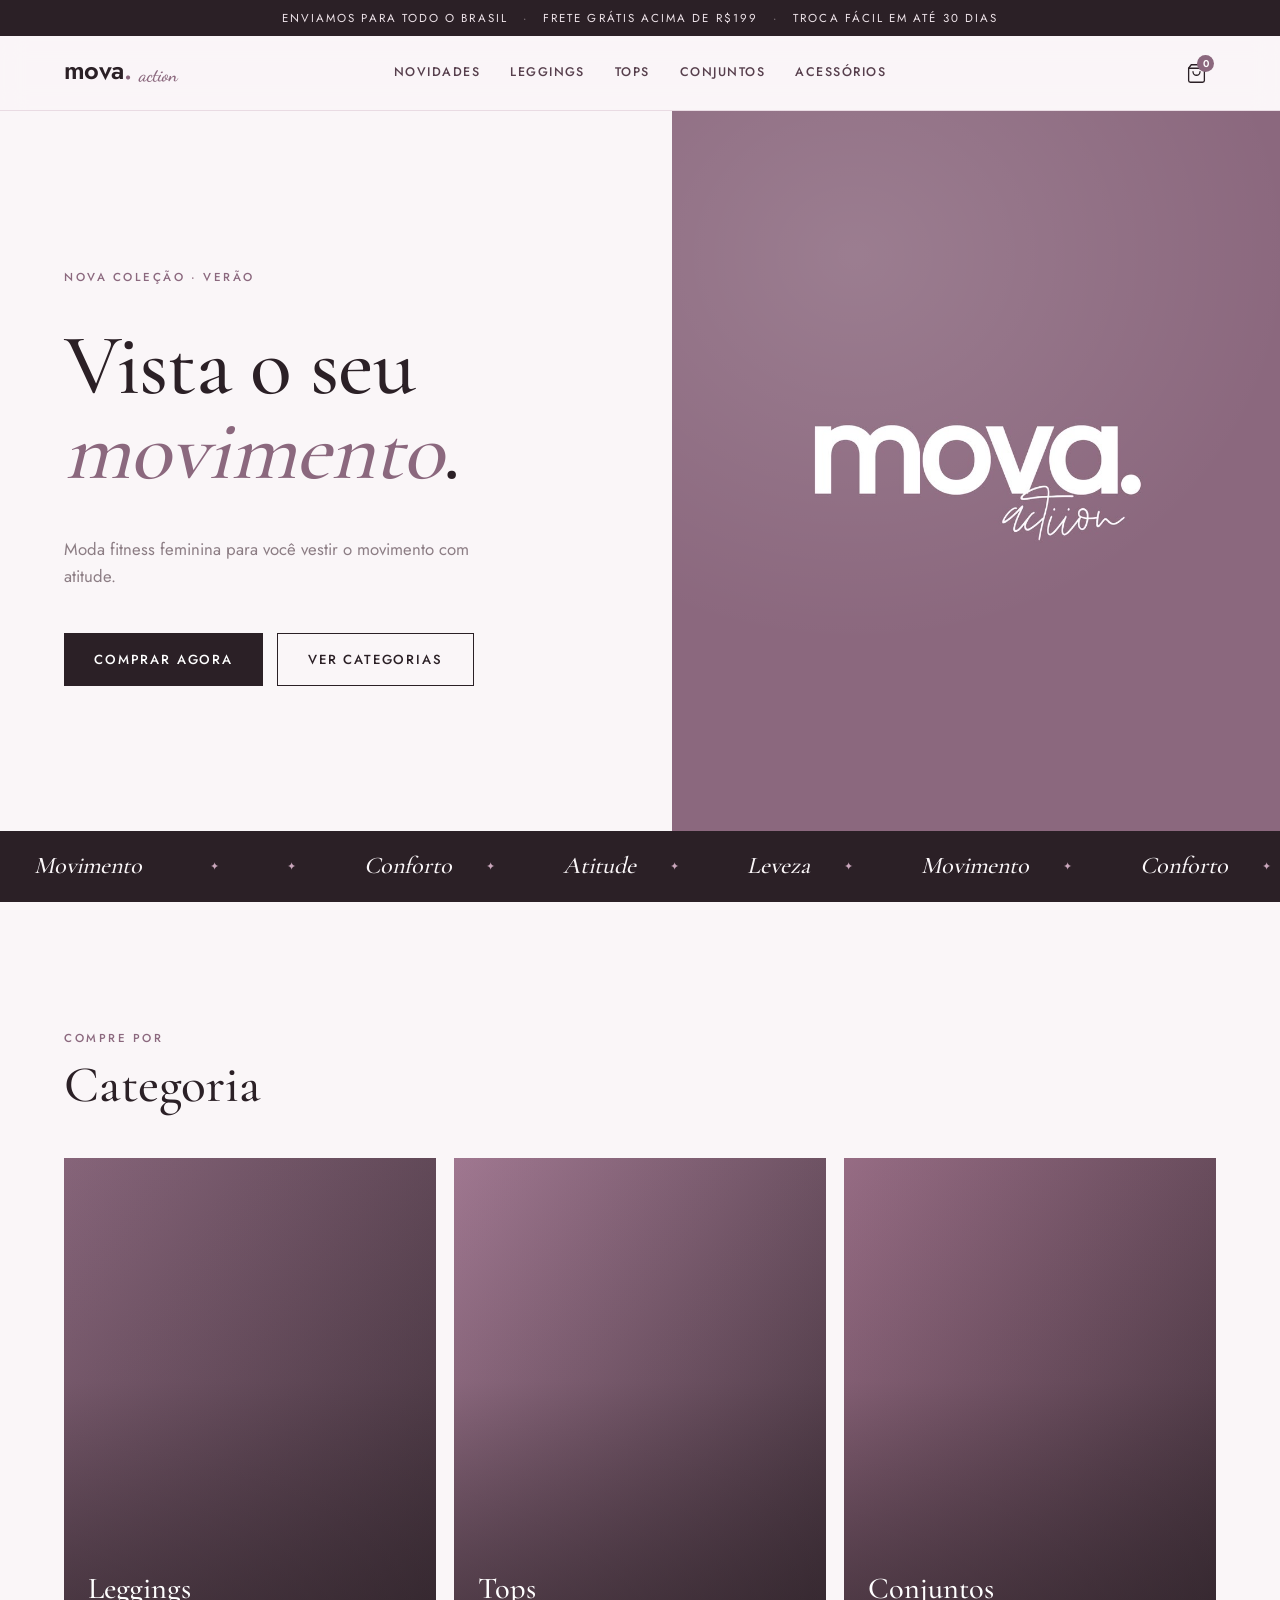
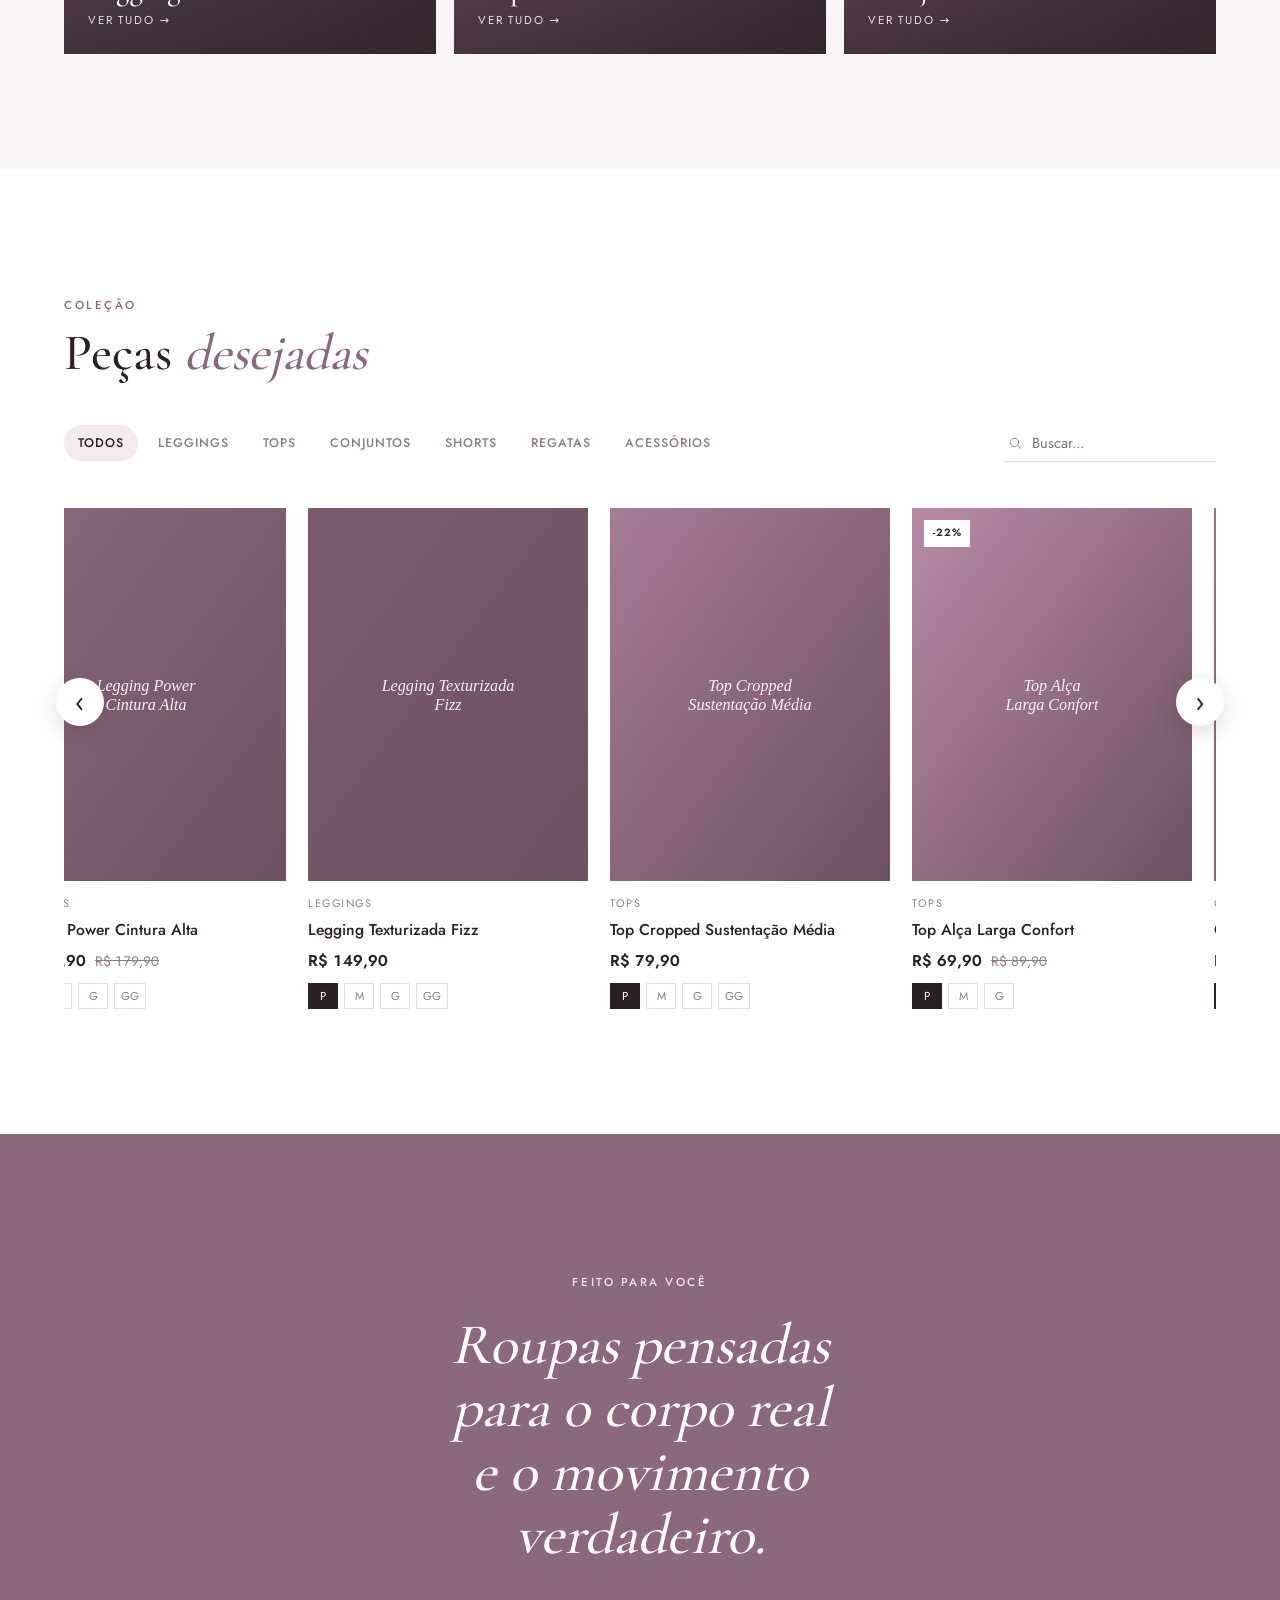
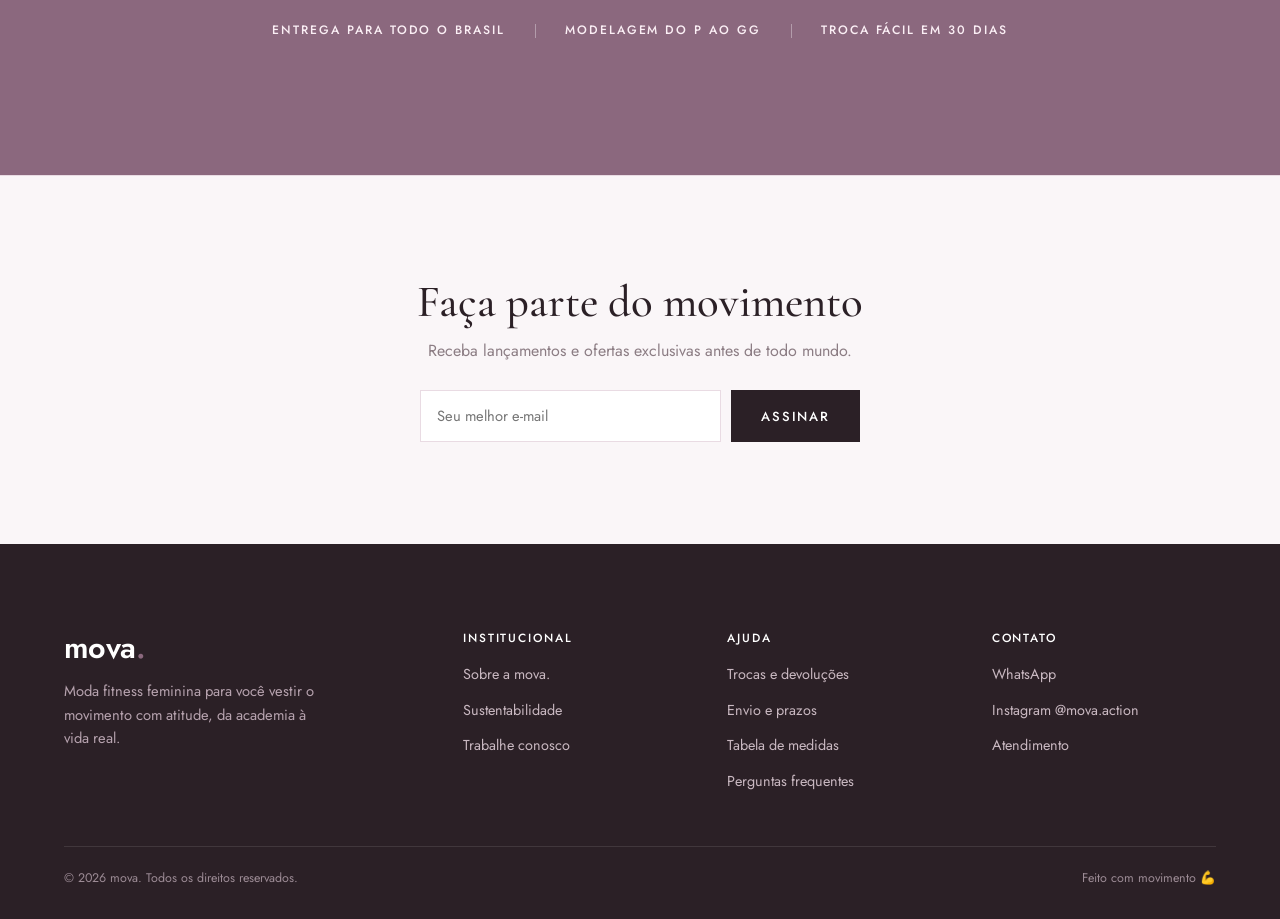
==== commit c09581e2: "Vitrine em carrossel horizontal com auto-scroll Troca a grade vertical de produtos por um carrossel " ====
--- a/index.html
+++ b/index.html
@@ -90,7 +90,13 @@
           <input type="search" id="busca" placeholder="Buscar..." aria-label="Buscar produto" />
         </label>
       </div>
-      <div class="grid" id="grade"><!-- produtos via JS --></div>
+      <div class="carousel" id="carousel">
+        <button class="carousel__nav carousel__nav--prev" id="carPrev" aria-label="Ver anterior">‹</button>
+        <div class="carousel__viewport" id="carViewport">
+          <div class="carousel__track" id="grade"><!-- produtos via JS --></div>
+        </div>
+        <button class="carousel__nav carousel__nav--next" id="carNext" aria-label="Ver próximo">›</button>
+      </div>
     </div>
   </section>
 
--- a/css/styles.css
+++ b/css/styles.css
@@ -202,6 +202,31 @@
 
 /* ---------- Grade de produtos ---------- */
 .grid { display: grid; grid-template-columns: repeat(4, 1fr); gap: 20px 22px; }
+
+/* ---------- Carrossel de produtos (auto-scroll) ---------- */
+.carousel { position: relative; }
+.carousel__viewport {
+  overflow-x: auto; overflow-y: hidden;
+  scrollbar-width: none; -ms-overflow-style: none;
+  -webkit-overflow-scrolling: touch;
+}
+.carousel__viewport::-webkit-scrollbar { display: none; }
+.carousel__track { display: flex; gap: 22px; width: max-content; padding: 6px 2px 10px; }
+.carousel__track .prod { flex: 0 0 clamp(220px, 72vw, 280px); }
+.carousel__track .prod__media img { user-select: none; -webkit-user-drag: none; }
+.carousel__nav {
+  position: absolute; top: 34%; z-index: 6;
+  width: 48px; height: 48px; border-radius: 50%;
+  background: #fff; color: var(--plum-900);
+  box-shadow: 0 6px 22px rgba(43, 32, 38, 0.16);
+  display: grid; place-items: center; font-size: 1.7rem; line-height: 1;
+  transition: background .25s var(--ease), color .25s var(--ease), transform .2s var(--ease);
+}
+.carousel__nav:hover { background: var(--plum-900); color: #fff; }
+.carousel__nav:active { transform: scale(0.94); }
+.carousel__nav--prev { left: -8px; }
+.carousel__nav--next { right: -8px; }
+.carousel .vazio { padding: 60px 20px; }
 .prod { position: relative; }
 .prod__media { position: relative; aspect-ratio: 3 / 4; overflow: hidden; background: var(--mauve-100); margin-bottom: 14px; }
 .prod__media img { width: 100%; height: 100%; object-fit: cover; transition: transform .7s var(--ease); }
@@ -339,6 +364,7 @@
   .grid { grid-template-columns: repeat(2, 1fr); gap: 16px; }
   .cats { grid-template-columns: 1fr; }
   .prod__add { opacity: 1; transform: none; } /* mobile: botão sempre visível */
+  .carousel__nav { display: none; } /* mobile: usa deslize/swipe */
   .toolbar { flex-direction: column; align-items: stretch; }
   .news form { flex-direction: column; }
 }
